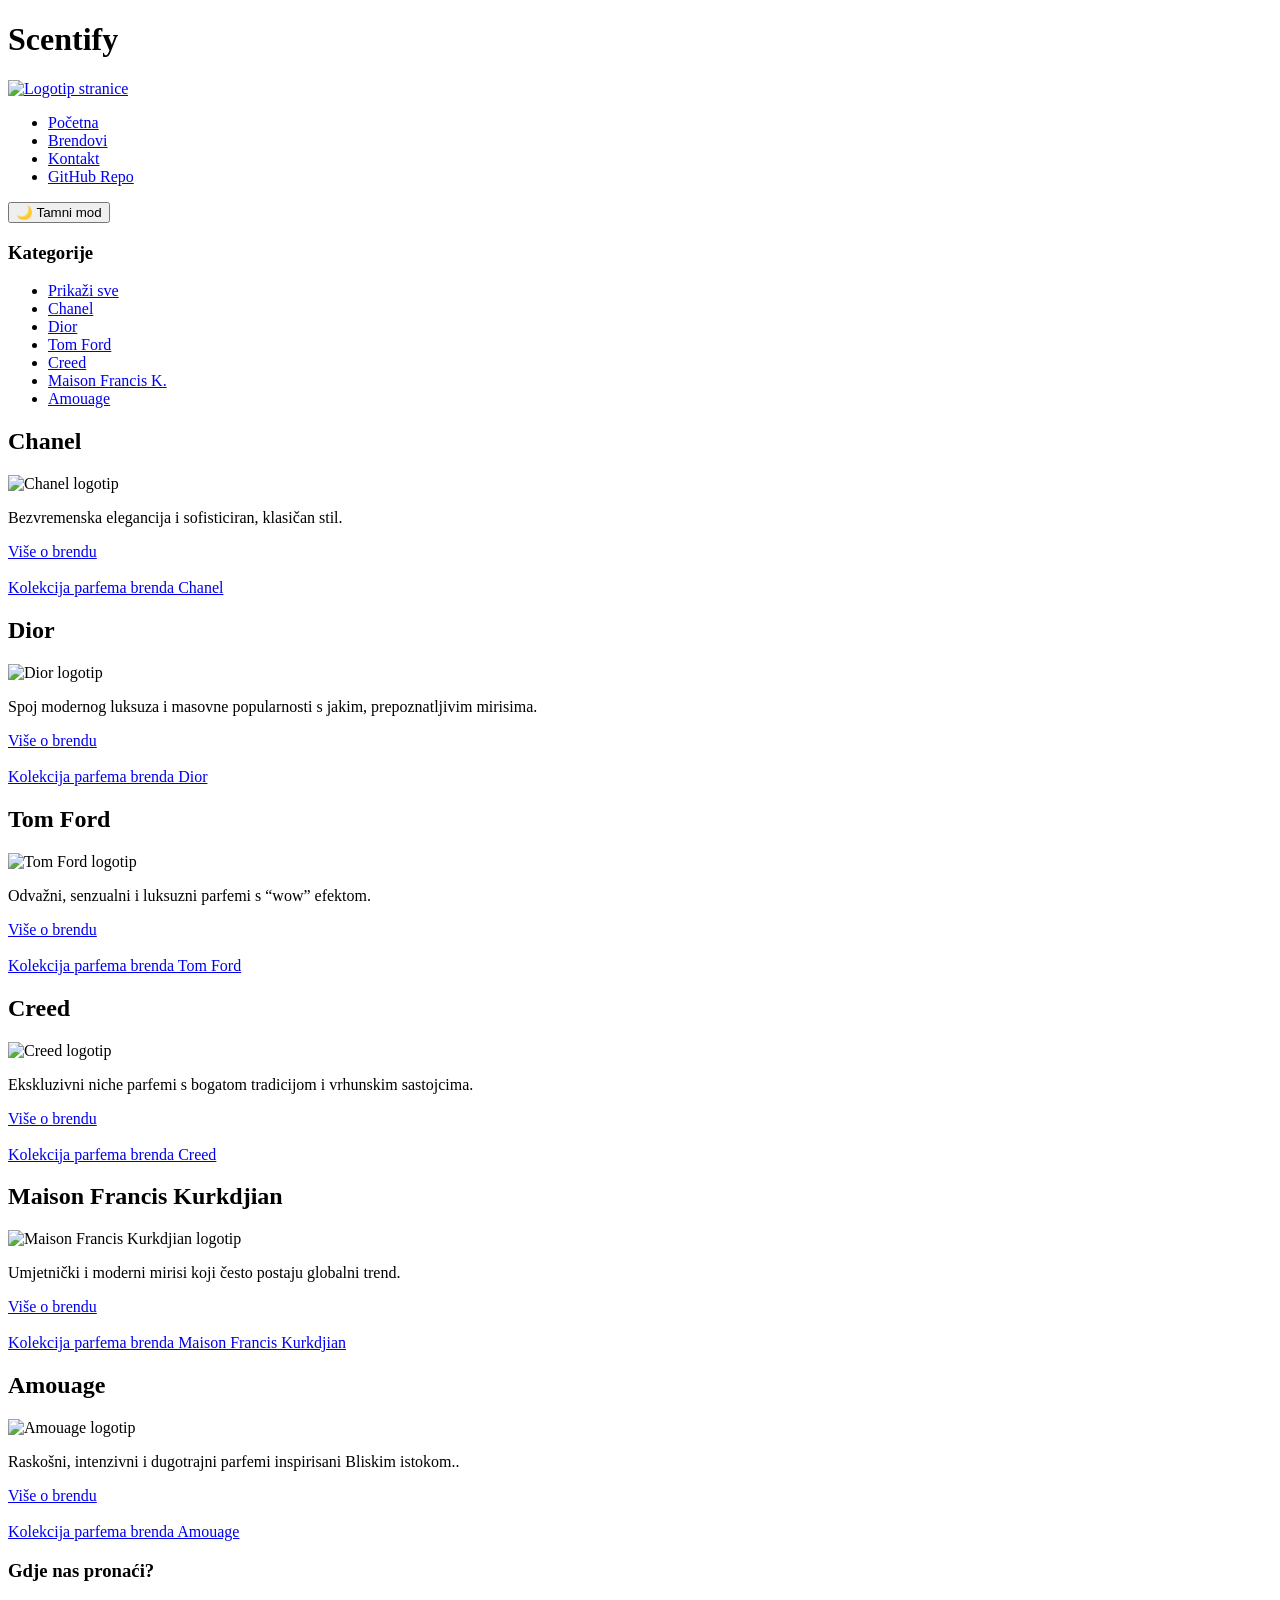
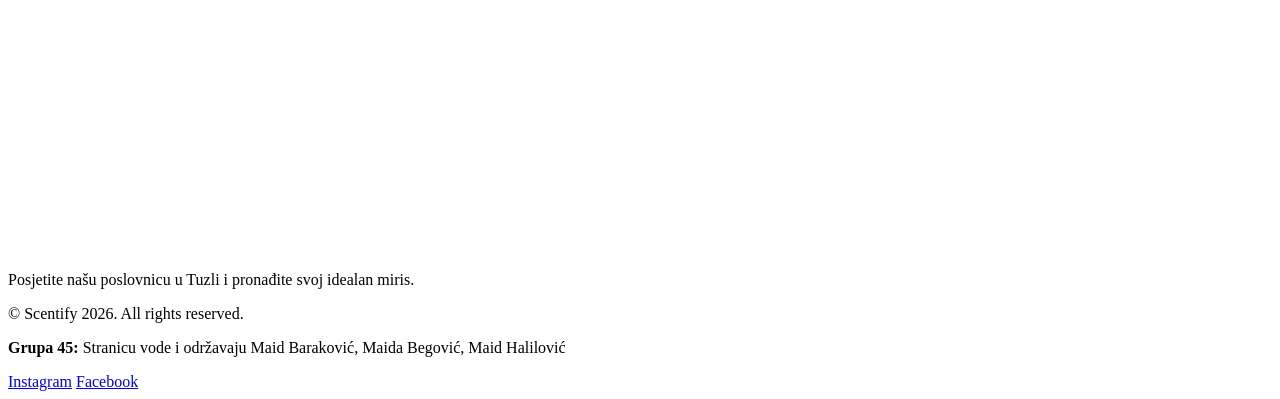
==== index.html @ 79b9a253 "Add files via upload Pocetni kod html index stranice, sa fotografijama kojima kolege mogu pristupiti" ====
<!DOCTYPE html>
<html lang="bs">
<head>
    <meta charset="UTF-8">
    <meta name="viewport" content="width=device-width, initial-scale=1.0">
    <title>Scentify</title>
    <link rel="stylesheet" href="css/tptpstil.css">
</head>
<body>


    <header>
        <div class="logo">
            <h1>Scentify</h1>
            <a href="index.html"><img src="images/scentify_logotip.png" alt="Logotip stranice" width="400" height="300"></a> <!--Logotip je napravljen pomoću AI--> 
        </div>
        <nav>
            <ul>
                <li><a href="index.html">Početna</a></li>
                <li><a href="sadrzaj.html">Brendovi</a></li>
                <li><a href="kontakt.html">Kontakt</a></li>
                <li><a href="https://github.com/ma1dab/Grupa45-TPTP-2026" target="_blank" class="github-link">GitHub Repo</a></li>
            </ul>
        </nav>
        <button id="theme-toggle">🌙 Tamni mod</button>
    </header>

    <div class="container">
        <nav class="side-nav">
            <h3>Kategorije</h3>
            <ul>
        <li><a href="#" data-filter="svi">Prikaži sve</a></li>
        <li><a href="#" data-filter="chanel">Chanel</a></li>
        <li><a href="#" data-filter="dior">Dior</a></li>
        <li><a href="#" data-filter="tomford">Tom Ford</a></li>
        <li><a href="#" data-filter="creed">Creed</a></li>
        <li><a href="#" data-filter="mfk">Maison Francis K.</a></li>
        <li><a href="#" data-filter="amouage">Amouage</a></li>
     </ul>
        </nav>

        
        <main id="perfume-grid">
            <article class="card" data-category="chanel">
                <h2>Chanel</h2>
                 <img src="images/chanel_logotip.jpg" alt="Chanel logotip" width="400" height="300">
                <p>Bezvremenska elegancija i sofisticiran, klasičan stil.</p>
                <a href="https://www.fragrantica.com/designers/Chanel.html">Više o brendu</a>
                <br><br>
                <a href="sadrzaj.html#chanel-detalji" class="btn-detalji">Kolekcija parfema brenda Chanel</a>
            </article>

            
            <article class="card" data-category="dior">
                <h2>Dior</h2>
                <img src="images/dior_logotip.png" alt="Dior logotip" width="400" height="300">
                <p>Spoj modernog luksuza i masovne popularnosti s jakim, prepoznatljivim mirisima.</p>
                <a href="https://www.fragrantica.com/designers/Dior.html">Više o brendu</a>
                <br><br>
                <a href="sadrzaj.html#dior-detalji" class="btn-detalji">Kolekcija parfema brenda Dior</a>
            </article>

            
            <article class="card" data-category="tomford">
                <h2>Tom Ford</h2>
                <img src="images/tomford_logotip.png" alt="Tom Ford logotip" width="400" height="300">
                <p>Odvažni, senzualni i luksuzni parfemi s “wow” efektom.</p>
                <a href="https://www.fragrantica.com/designers/Tom-Ford.html">Više o brendu</a>
                <br><br>
                <a href="sadrzaj.html#tomford-detalji" class="btn-detalji">Kolekcija parfema brenda Tom Ford</a>
            </article>

            
            <article class="card" data-category="creed">
                <h2>Creed</h2>
                <img src="images/creed_logotip.png" alt="Creed logotip" width="400" height="300">
                <p>Ekskluzivni niche parfemi s bogatom tradicijom i vrhunskim sastojcima.</p>
                <a href="https://www.fragrantica.com/designers/Creed.html">Više o brendu</a>
                <br><br>
                <a href="sadrzaj.html#creed-detalji" class="btn-detalji">Kolekcija parfema brenda Creed</a>
            </article>

            
            <article class="card" data-category="mfk">
                <h2>Maison Francis Kurkdjian</h2>
                <img src="images/maison_logotip.png" alt="Maison Francis Kurkdjian logotip" width="400" height="300">
                <p>Umjetnički i moderni mirisi koji često postaju globalni trend.</p>
                <a href="https://www.fragrantica.com/designers/Maison-Francis-Kurkdjian.html">Više o brendu</a>
                <br><br>
                <a href="sadrzaj.html#mfk-detalji" class="btn-detalji">Kolekcija parfema brenda Maison Francis Kurkdjian</a>
            </article>

            
            <article class="card" data-category="amouage">
                <h2>Amouage</h2>
                <img src="images/amouage_logotip.png" alt="Amouage logotip" width="400" height="300">
                <p>Raskošni, intenzivni i dugotrajni parfemi inspirisani Bliskim istokom..</p>
                <a href="https://www.fragrantica.com/designers/Amouage.html">Više o brendu</a>
                <br><br>
                <a href="sadrzaj.html#amouage-detalji" class="btn-detalji">Kolekcija parfema brenda Amouage</a>
            </article>
        </main>

        
        <aside>
            <section class="aside-content">
                <h3>Gdje nas pronaći?</h3>
                <iframe src="https://www.google.com/maps/embed?pb=!1m18!1m12!1m3!1d2844.1845740203653!2d18.68442077588731!3d44.53185319516184!2m3!1f0!2f0!3f0!3m2!1i1024!2i768!4f13.1!3m3!1m2!1s0x475ead31ace02789%3A0xa32fafeae2868a2!2sFaculty%20of%20Humanities%20and%20Social%20Sciences!5e0!3m2!1sen!2sba!4v1778002367695!5m2!1sen!2sba" width="100%" height="250" style="border:0;" allowfullscreen="" loading="lazy"></iframe>
                <p>Posjetite našu poslovnicu u Tuzli i pronađite svoj idealan miris.</p>
            </section>
        </aside>
    </div>

    
    <footer>
        <div class="footer-info">
            <p>&copy; Scentify 2026. All rights reserved.</p>
            <p><strong>Grupa 45:</strong> Stranicu vode i održavaju Maid Baraković, Maida Begović, Maid Halilović</p>
        </div>
        <div class="socials">
            <a href="#">Instagram</a>
            <a href="#">Facebook</a>
        </div>
    </footer>

    
    <script src="js/tptpskripte.js"></script>
</body>
</html>
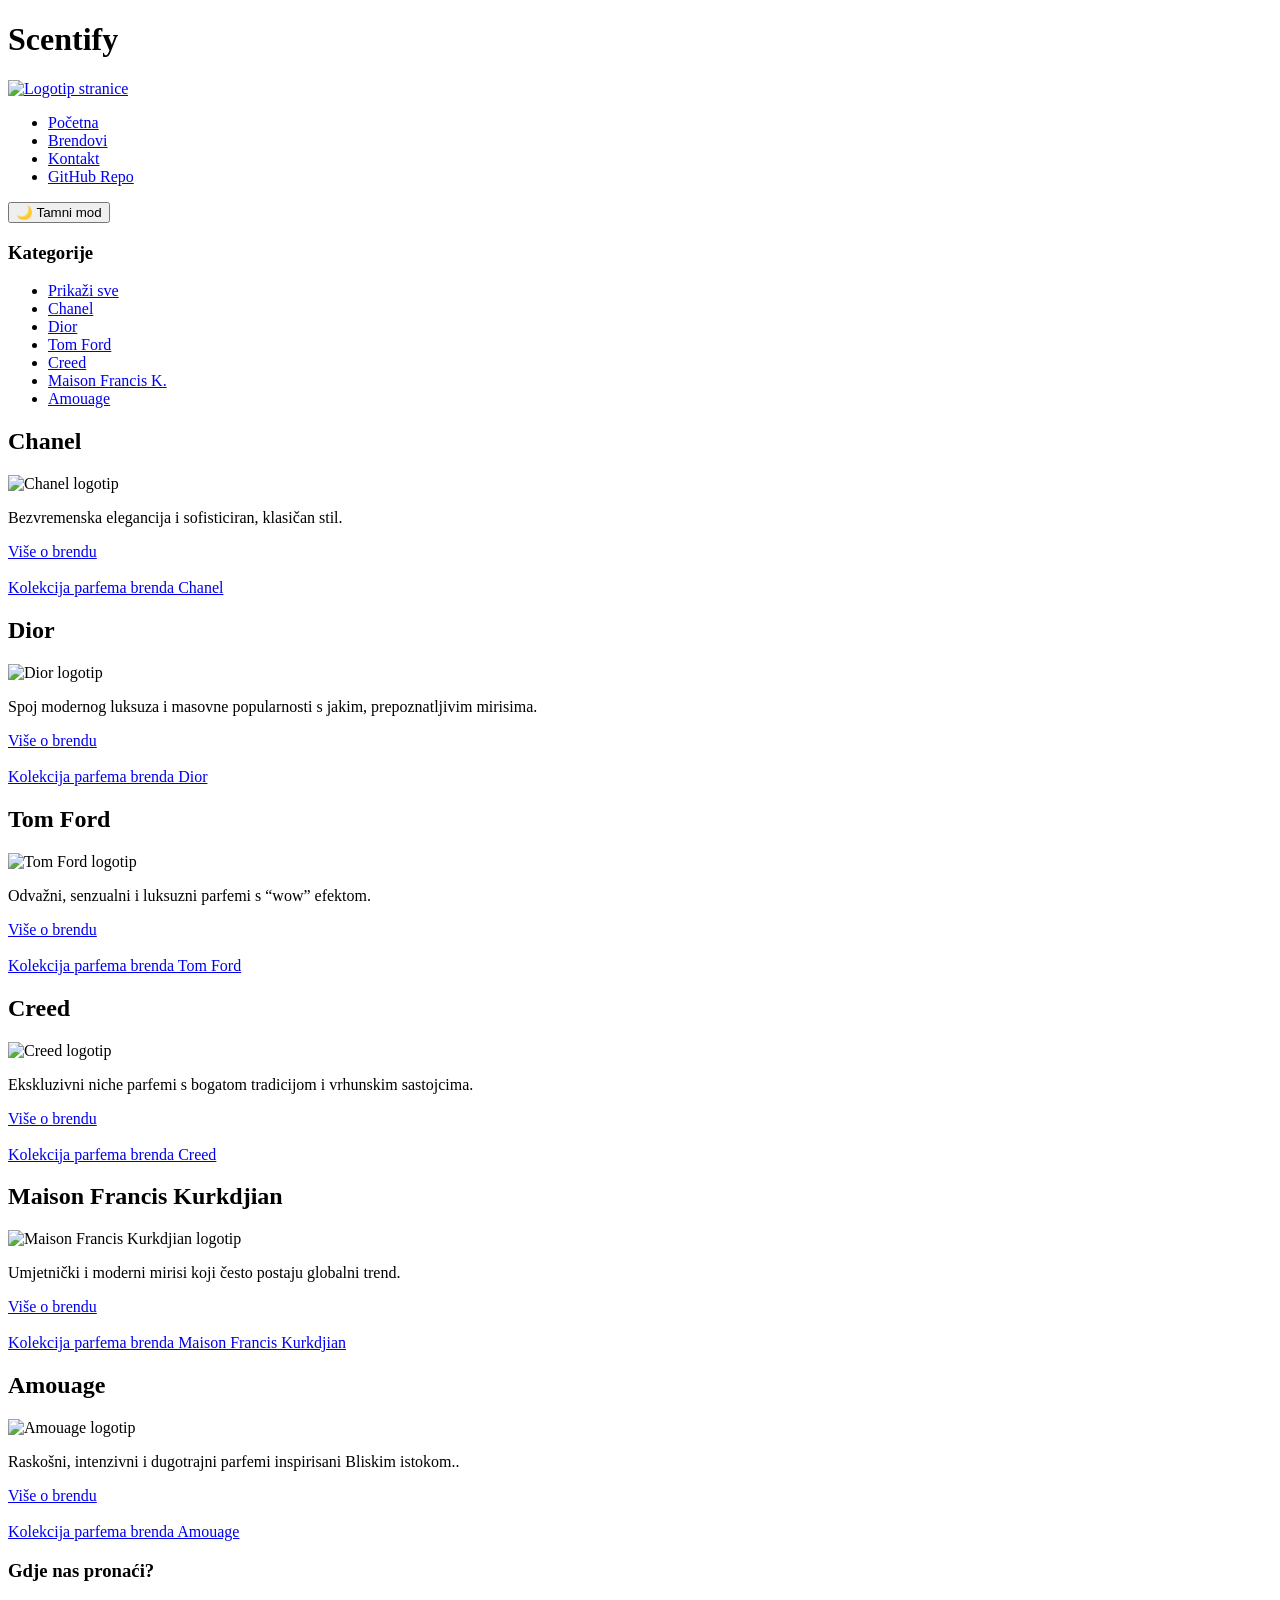
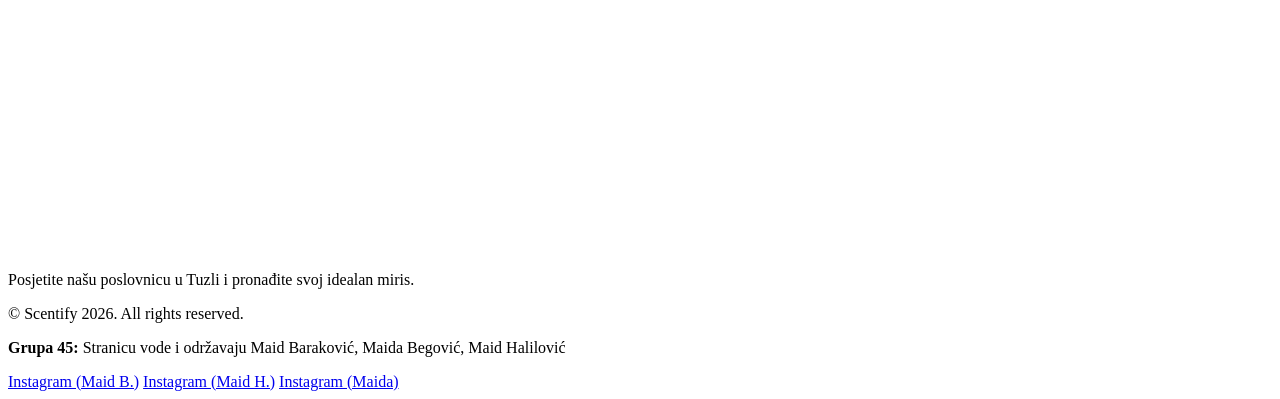
==== commit d6828086: "Update index.html Dodati linkovi za socijalne mreze" ====
--- a/index.html
+++ b/index.html
@@ -117,13 +117,15 @@
             <p>&copy; Scentify 2026. All rights reserved.</p>
             <p><strong>Grupa 45:</strong> Stranicu vode i održavaju Maid Baraković, Maida Begović, Maid Halilović</p>
         </div>
-        <div class="socials">
-            <a href="#">Instagram</a>
-            <a href="#">Facebook</a>
+       <div class="socials">
+            <a href="https://www.instagram.com/mqidd/" target="_blank">Instagram (Maid B.)</a>
+            <a href="https://www.instagram.com/halilovic_0" target="_blank">Instagram (Maid H.)</a>
+            <a href="https://www.instagram.com/beqovicmaida/" target="_blank"> Instagram (Maida)</a>
+            
         </div>
     </footer>
 
     
     <script src="js/tptpskripte.js"></script>
 </body>
-</html>+</html>
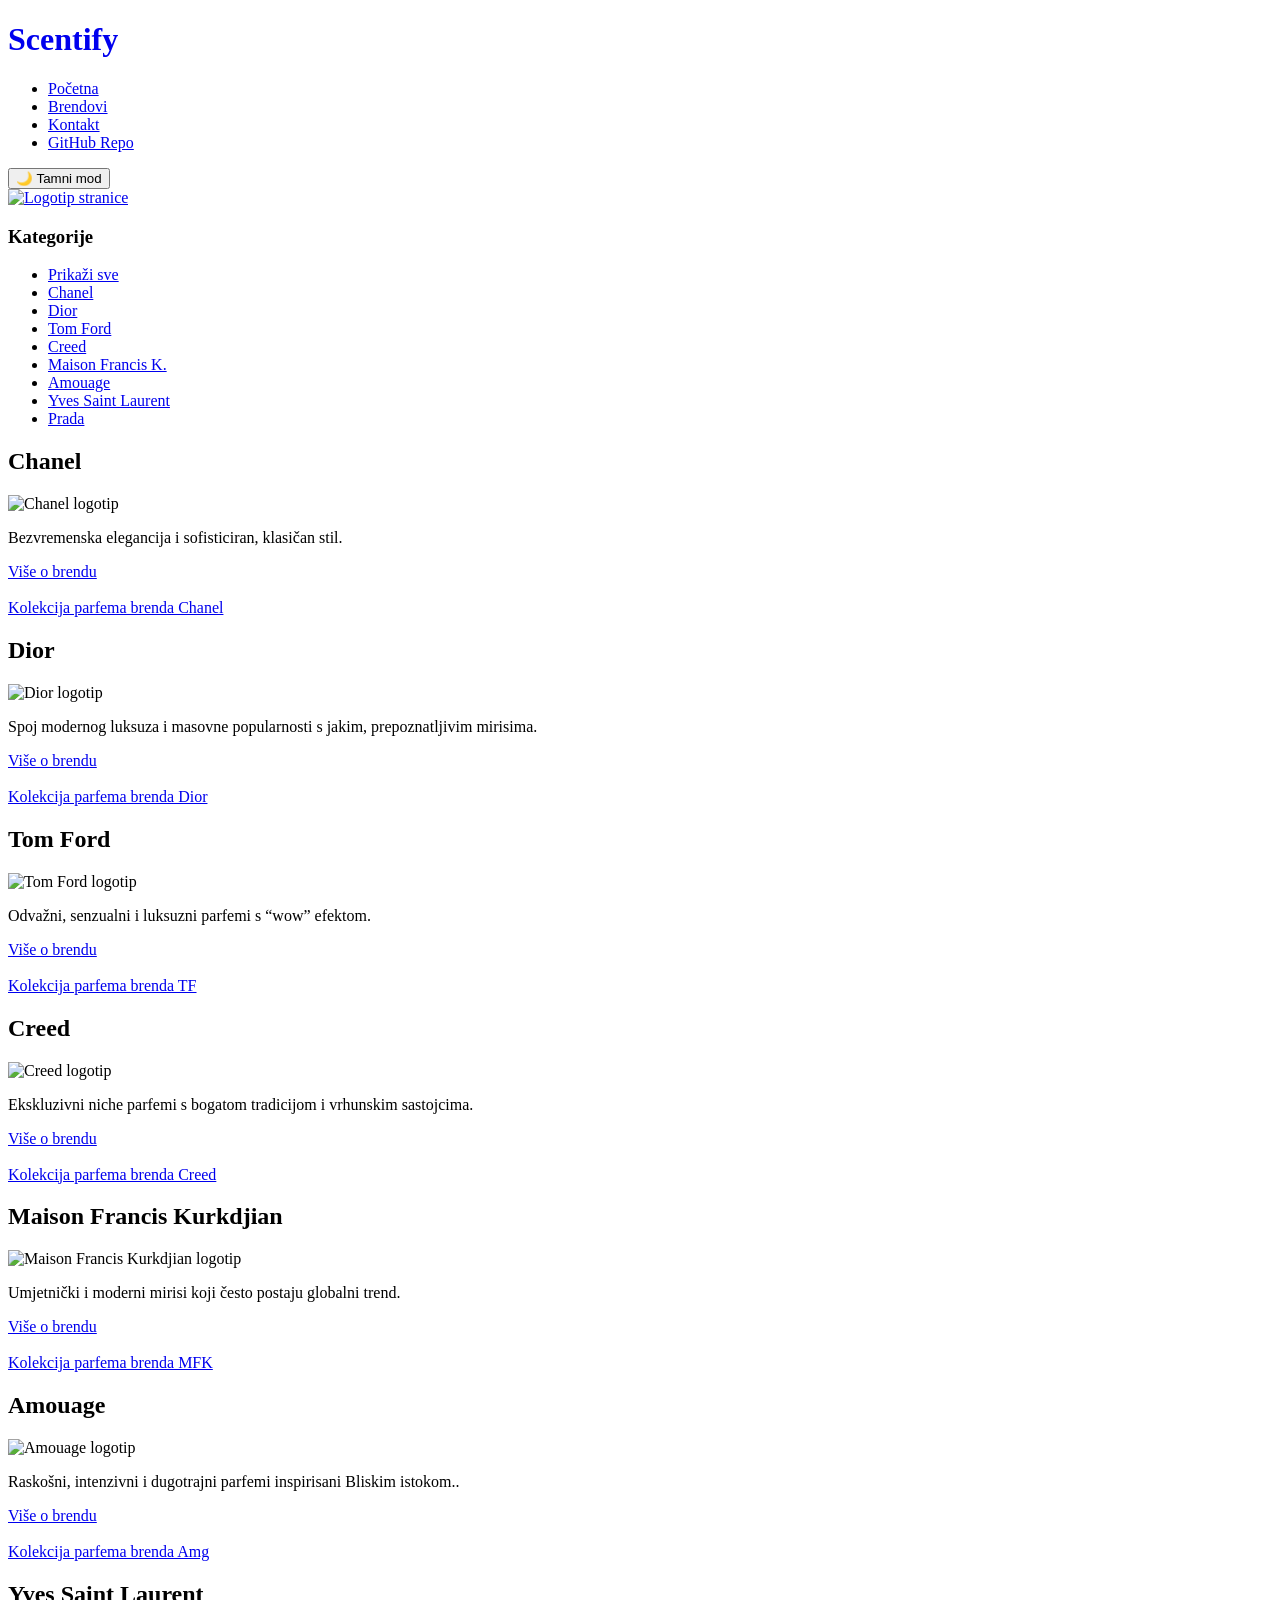
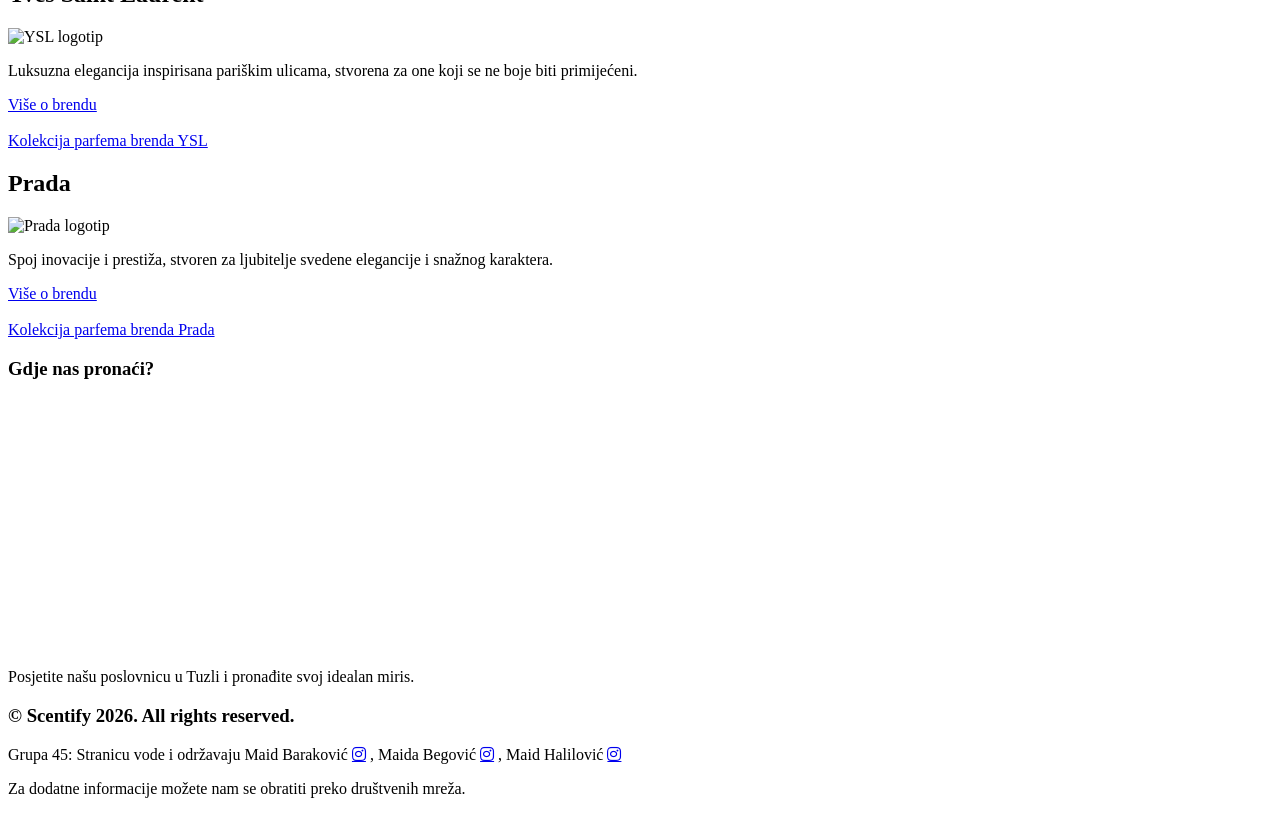
==== commit c93f417d: "Update index.html Dodan je Font Awesome za ikonice. Ovdje sam promijenio kod za sliku logotipa da i" ====
--- a/index.html
+++ b/index.html
@@ -3,105 +3,133 @@
 <head>
     <meta charset="UTF-8">
     <meta name="viewport" content="width=device-width, initial-scale=1.0">
-    <title>Scentify</title>
+    <title>Scentify</title> 
+
+    
+    <link rel="stylesheet" href="https://cdnjs.cloudflare.com/ajax/libs/font-awesome/5.15.4/css/all.min.css">
     <link rel="stylesheet" href="css/tptpstil.css">
 </head>
 <body>
 
+    <header>
+    <div class="logo">
 
-    <header>
-        <div class="logo">
+
+
+        <a href="index.html" style="text-decoration: none;">
             <h1>Scentify</h1>
-            <a href="index.html"><img src="images/scentify_logotip.png" alt="Logotip stranice" width="400" height="300"></a> <!--Logotip je napravljen pomoću AI--> 
-        </div>
-        <nav>
-            <ul>
-                <li><a href="index.html">Početna</a></li>
-                <li><a href="sadrzaj.html">Brendovi</a></li>
-                <li><a href="kontakt.html">Kontakt</a></li>
-                <li><a href="https://github.com/ma1dab/Grupa45-TPTP-2026" target="_blank" class="github-link">GitHub Repo</a></li>
-            </ul>
-        </nav>
-        <button id="theme-toggle">🌙 Tamni mod</button>
-    </header>
+        </a>
+    </div>
+    <nav>
+        <ul>
+            <li><a href="index.html">Početna</a></li>
+            <li><a href="sadrzaj.html">Brendovi</a></li>
+            <li><a href="kontakt.html">Kontakt</a></li>
+            <li><a href="https://github.com/ma1dab/Grupa45-TPTP-2026" target="_blank" class="github-link">GitHub Repo</a></li>
+        </ul>
+    </nav>
+    <button id="theme-toggle">🌙 Tamni mod </button>
+</header>
+
+    <div class="main-logo-container">
+        <a href="index.html">
+            <img src="images/scentify_logotip.png" alt="Logotip stranice" class="sub-header-logo">
+        </a>
+    </div>
 
     <div class="container">
         <nav class="side-nav">
             <h3>Kategorije</h3>
             <ul>
-        <li><a href="#" data-filter="svi">Prikaži sve</a></li>
-        <li><a href="#" data-filter="chanel">Chanel</a></li>
-        <li><a href="#" data-filter="dior">Dior</a></li>
-        <li><a href="#" data-filter="tomford">Tom Ford</a></li>
-        <li><a href="#" data-filter="creed">Creed</a></li>
-        <li><a href="#" data-filter="mfk">Maison Francis K.</a></li>
-        <li><a href="#" data-filter="amouage">Amouage</a></li>
-     </ul>
+                <li><a href="#" data-filter="svi">Prikaži sve</a></li>
+                <li><a href="#" data-filter="chanel">Chanel</a></li>
+                <li><a href="#" data-filter="dior">Dior</a></li>
+                <li><a href="#" data-filter="tomford">Tom Ford</a></li>
+                <li><a href="#" data-filter="creed">Creed</a></li>
+                <li><a href="#" data-filter="mfk">Maison Francis K.</a></li>
+                <li><a href="#" data-filter="amouage">Amouage</a></li>
+                <li><a href="#" data-filter="ysl">Yves Saint Laurent</a></li>
+                <li><a href="#" data-filter="prada">Prada</a></li>            
+            </ul>
         </nav>
 
-        
+       
         <main id="perfume-grid">
             <article class="card" data-category="chanel">
                 <h2>Chanel</h2>
-                 <img src="images/chanel_logotip.jpg" alt="Chanel logotip" width="400" height="300">
+                <img src="images/chanel_logotip.jpg" alt="Chanel logotip">
                 <p>Bezvremenska elegancija i sofisticiran, klasičan stil.</p>
                 <a href="https://www.fragrantica.com/designers/Chanel.html">Više o brendu</a>
                 <br><br>
                 <a href="sadrzaj.html#chanel-detalji" class="btn-detalji">Kolekcija parfema brenda Chanel</a>
             </article>
 
-            
             <article class="card" data-category="dior">
                 <h2>Dior</h2>
-                <img src="images/dior_logotip.png" alt="Dior logotip" width="400" height="300">
+                <img src="images/dior_logotip.png" alt="Dior logotip">
                 <p>Spoj modernog luksuza i masovne popularnosti s jakim, prepoznatljivim mirisima.</p>
                 <a href="https://www.fragrantica.com/designers/Dior.html">Više o brendu</a>
                 <br><br>
                 <a href="sadrzaj.html#dior-detalji" class="btn-detalji">Kolekcija parfema brenda Dior</a>
             </article>
 
-            
             <article class="card" data-category="tomford">
                 <h2>Tom Ford</h2>
-                <img src="images/tomford_logotip.png" alt="Tom Ford logotip" width="400" height="300">
+                <img src="images/tomford_logotip.png" alt="Tom Ford logotip">
                 <p>Odvažni, senzualni i luksuzni parfemi s “wow” efektom.</p>
                 <a href="https://www.fragrantica.com/designers/Tom-Ford.html">Više o brendu</a>
                 <br><br>
-                <a href="sadrzaj.html#tomford-detalji" class="btn-detalji">Kolekcija parfema brenda Tom Ford</a>
+                <a href="sadrzaj.html#tomford-detalji" class="btn-detalji">Kolekcija parfema brenda TF</a>
             </article>
 
-            
             <article class="card" data-category="creed">
                 <h2>Creed</h2>
-                <img src="images/creed_logotip.png" alt="Creed logotip" width="400" height="300">
+                <img src="images/creed_logotip.png" alt="Creed logotip">
                 <p>Ekskluzivni niche parfemi s bogatom tradicijom i vrhunskim sastojcima.</p>
                 <a href="https://www.fragrantica.com/designers/Creed.html">Više o brendu</a>
                 <br><br>
                 <a href="sadrzaj.html#creed-detalji" class="btn-detalji">Kolekcija parfema brenda Creed</a>
             </article>
 
-            
             <article class="card" data-category="mfk">
                 <h2>Maison Francis Kurkdjian</h2>
-                <img src="images/maison_logotip.png" alt="Maison Francis Kurkdjian logotip" width="400" height="300">
+                <img src="images/maison_logotip.png" alt="Maison Francis Kurkdjian logotip">
                 <p>Umjetnički i moderni mirisi koji često postaju globalni trend.</p>
                 <a href="https://www.fragrantica.com/designers/Maison-Francis-Kurkdjian.html">Više o brendu</a>
                 <br><br>
-                <a href="sadrzaj.html#mfk-detalji" class="btn-detalji">Kolekcija parfema brenda Maison Francis Kurkdjian</a>
+                <a href="sadrzaj.html#mfk-detalji" class="btn-detalji">Kolekcija parfema brenda MFK</a>
+            </article>
+
+            <article class="card" data-category="amouage">
+                <h2>Amouage</h2>
+                <img src="images/amouage_logotip.png" alt="Amouage logotip">
+                <p>Raskošni, intenzivni i dugotrajni parfemi inspirisani Bliskim istokom..</p>
+                <a href="https://www.fragrantica.com/designers/Amouage.html">Više o brendu</a>
+                <br><br>
+                <a href="sadrzaj.html#amouage-detalji" class="btn-detalji">Kolekcija parfema brenda Amg</a>
             </article>
 
             
-            <article class="card" data-category="amouage">
-                <h2>Amouage</h2>
-                <img src="images/amouage_logotip.png" alt="Amouage logotip" width="400" height="300">
-                <p>Raskošni, intenzivni i dugotrajni parfemi inspirisani Bliskim istokom..</p>
-                <a href="https://www.fragrantica.com/designers/Amouage.html">Više o brendu</a>
+
+            <article class="card" data-category="ysl">
+                <h2>Yves Saint Laurent</h2>
+                <img src="images/ysl_logotip.jpg" alt="YSL logotip">
+                <p>Luksuzna elegancija inspirisana pariškim ulicama, stvorena za one koji se ne boje biti primijećeni.</p>
+                <a href="https:www.fragrantica.com/designers/Yves-Saint-Laurent.html">Više o brendu</a>
                 <br><br>
-                <a href="sadrzaj.html#amouage-detalji" class="btn-detalji">Kolekcija parfema brenda Amouage</a>
+                <a href="sadrzaj.html#chanel-detalji" class="btn-detalji">Kolekcija parfema brenda YSL</a>
+            </article>
+
+            <article class="card" data-category="prada">
+                <h2>Prada</h2>
+                <img src="images/prada_logotip.png" alt="Prada logotip">
+                <p>Spoj inovacije i prestiža, stvoren za ljubitelje svedene elegancije i snažnog karaktera.</p>
+                <a href="https://www.fragrantica.com/designers/Prada.html">Više o brendu</a>
+                <br><br>
+                <a href="sadrzaj.html#chanel-detalji" class="btn-detalji">Kolekcija parfema brenda Prada</a>
             </article>
         </main>
 
-        
         <aside>
             <section class="aside-content">
                 <h3>Gdje nas pronaći?</h3>
@@ -111,21 +139,15 @@
         </aside>
     </div>
 
-    
-    <footer>
-        <div class="footer-info">
-            <p>&copy; Scentify 2026. All rights reserved.</p>
-            <p><strong>Grupa 45:</strong> Stranicu vode i održavaju Maid Baraković, Maida Begović, Maid Halilović</p>
-        </div>
-       <div class="socials">
-            <a href="https://www.instagram.com/mqidd/" target="_blank">Instagram (Maid B.)</a>
-            <a href="https://www.instagram.com/halilovic_0" target="_blank">Instagram (Maid H.)</a>
-            <a href="https://www.instagram.com/beqovicmaida/" target="_blank"> Instagram (Maida)</a>
-            
-        </div>
-    </footer>
 
-    
+<section class="footer">
+    <div class="box">
+       <div class="kutija">
+          <h3> © Scentify 2026. All rights reserved.</h3>
+<p>Grupa 45: Stranicu vode i održavaju <span>Maid Baraković <a href="https://www.instagram.com/mqidd/" class="fab fa-instagram"></a> , Maida Begović <a href="https://www.instagram.com/beqovicmaida/" class="fab fa-instagram"></a> , Maid Halilović <a href="https://www.instagram.com/halilovic_0/" class="fab fa-instagram"></a> </span></p>
+   <p>Za dodatne informacije možete nam se obratiti preko društvenih mreža.</p>
+    </div>
+
     <script src="js/tptpskripte.js"></script>
 </body>
 </html>
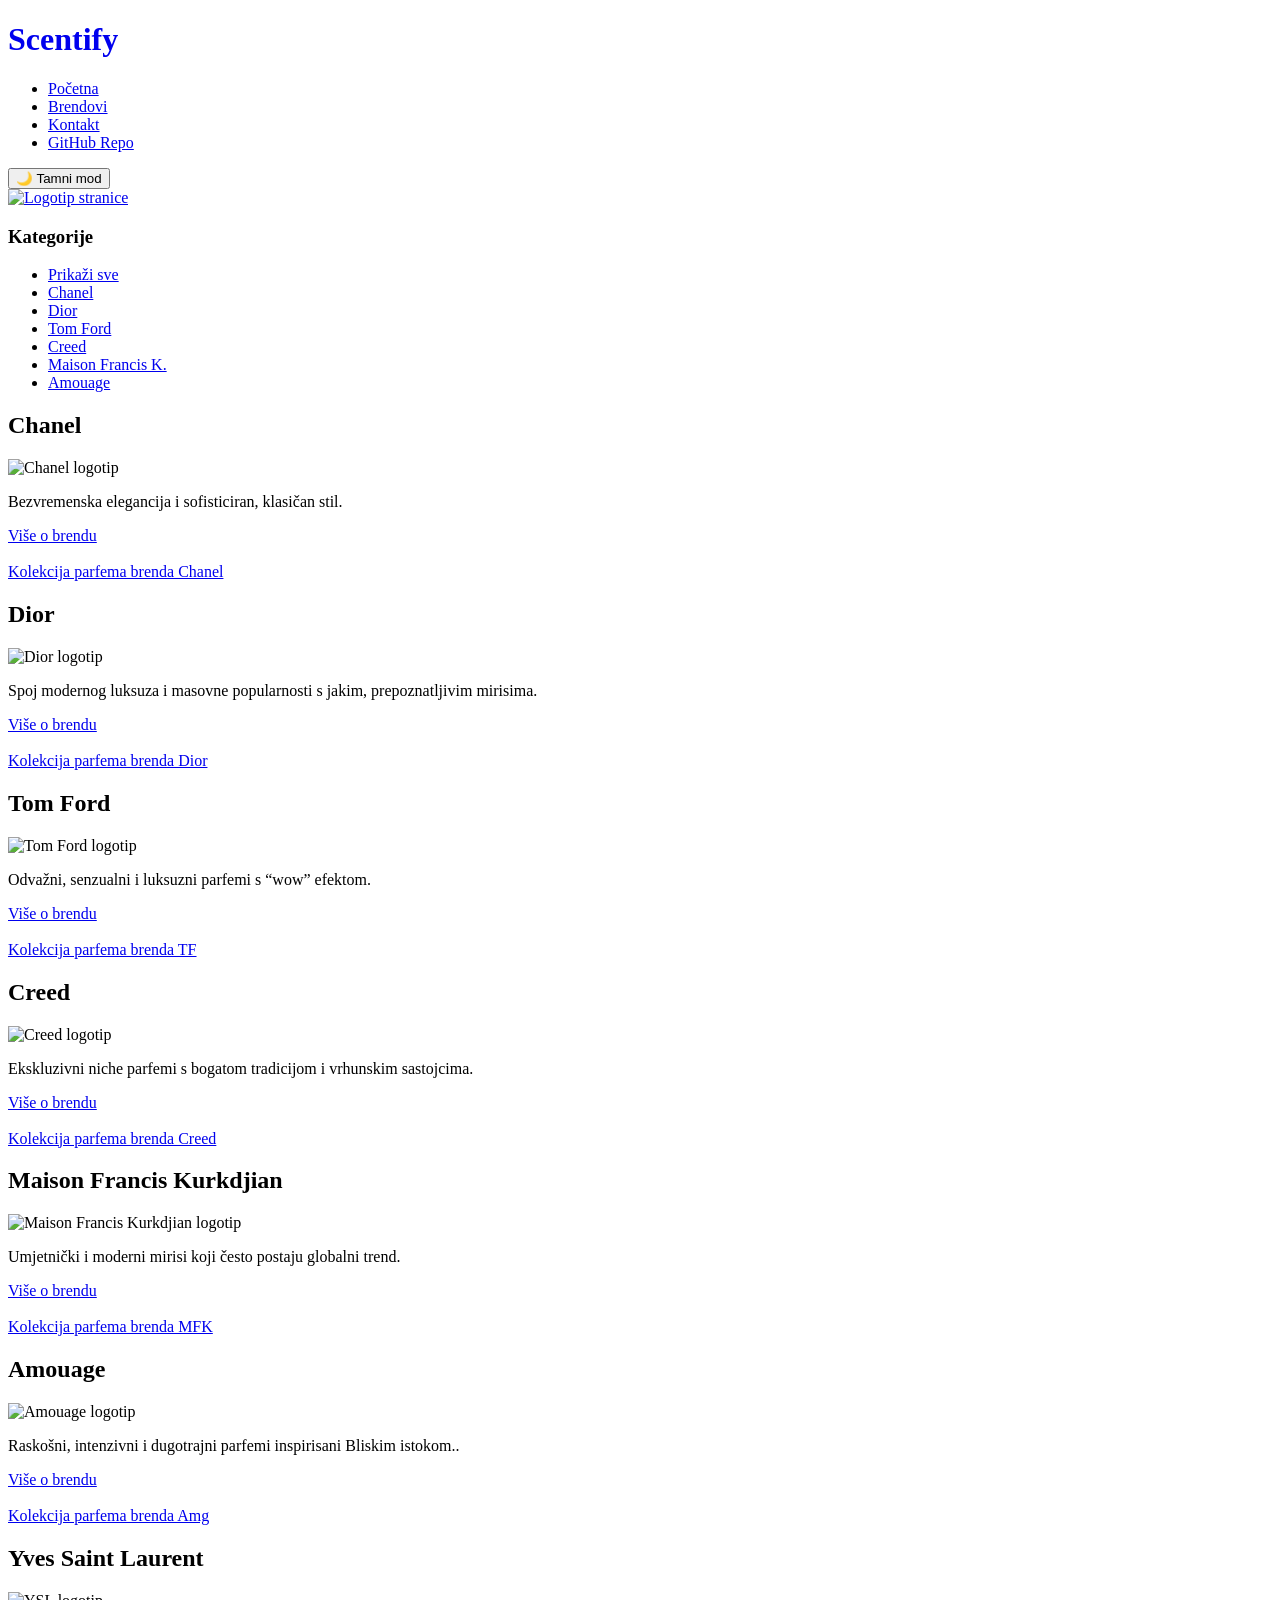
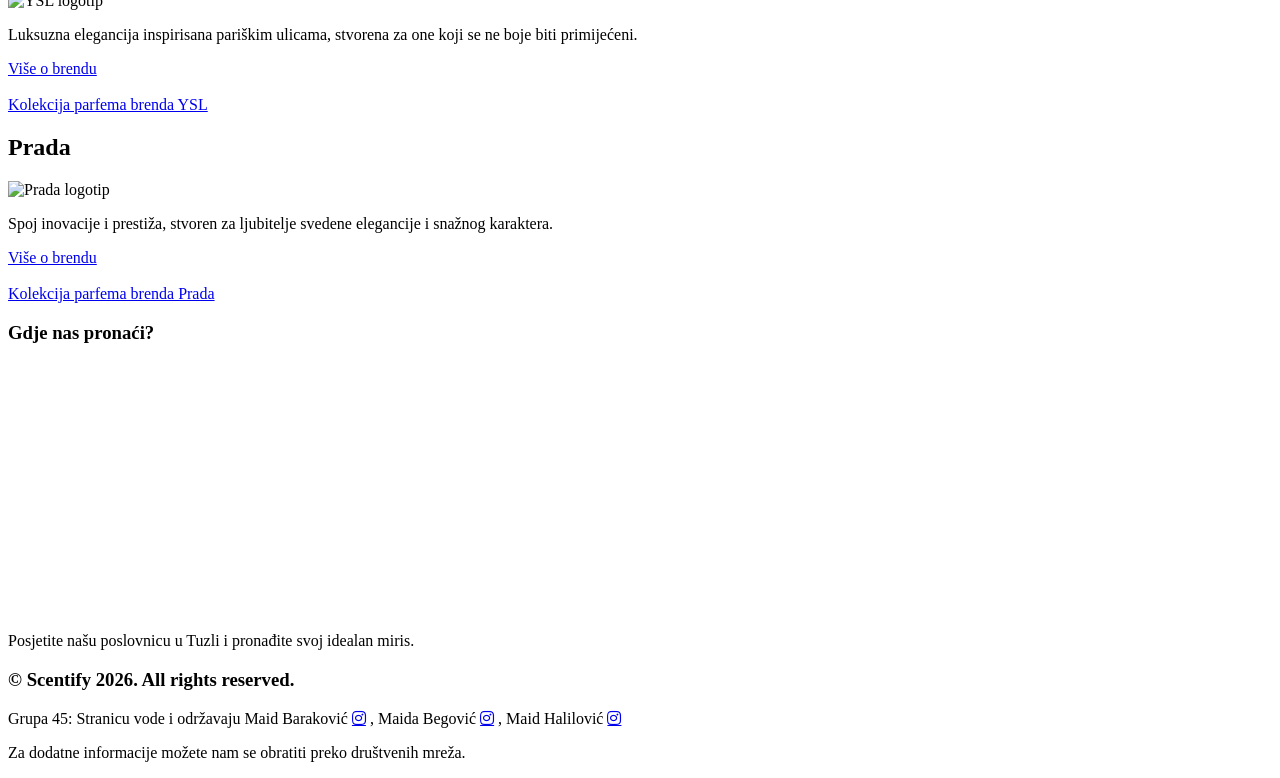
==== commit 697306da: "Add files via upload uskladjivanje naziva unutar dokumenta kako bi sve bilo funkcionalno sa cssom" ====
--- a/index.html
+++ b/index.html
@@ -5,7 +5,8 @@
     <meta name="viewport" content="width=device-width, initial-scale=1.0">
     <title>Scentify</title> 
 
-    
+   
+
     <link rel="stylesheet" href="https://cdnjs.cloudflare.com/ajax/libs/font-awesome/5.15.4/css/all.min.css">
     <link rel="stylesheet" href="css/tptpstil.css">
 </head>
@@ -13,7 +14,6 @@
 
     <header>
     <div class="logo">
-
 
 
         <a href="index.html" style="text-decoration: none;">
@@ -41,19 +41,18 @@
         <nav class="side-nav">
             <h3>Kategorije</h3>
             <ul>
-                <li><a href="#" data-filter="svi">Prikaži sve</a></li>
-                <li><a href="#" data-filter="chanel">Chanel</a></li>
-                <li><a href="#" data-filter="dior">Dior</a></li>
-                <li><a href="#" data-filter="tomford">Tom Ford</a></li>
-                <li><a href="#" data-filter="creed">Creed</a></li>
-                <li><a href="#" data-filter="mfk">Maison Francis K.</a></li>
-                <li><a href="#" data-filter="amouage">Amouage</a></li>
-                <li><a href="#" data-filter="ysl">Yves Saint Laurent</a></li>
-                <li><a href="#" data-filter="prada">Prada</a></li>            
+                <li><a href="sadrzaj.html">Prikaži sve</a></li>
+                <li><a href="sadrzaj.html#chanel-detalji">Chanel</a></li>
+                <li><a href="sadrzaj.html#dior-detalji">Dior</a></li>
+                <li><a href="sadrzaj.html#tom-ford-detalji">Tom Ford</a></li>
+                <li><a href="sadrzaj.html#creed-detalji">Creed</a></li>
+                <li><a href="sadrzaj.html#maison-francis-kurkudijan-detalji">Maison Francis K.</a></li>
+                <li><a href="sadrzaj.html#amouage-detalji">Amouage</a></li>
             </ul>
         </nav>
 
-       
+        
+
         <main id="perfume-grid">
             <article class="card" data-category="chanel">
                 <h2>Chanel</h2>
@@ -113,7 +112,7 @@
 
             <article class="card" data-category="ysl">
                 <h2>Yves Saint Laurent</h2>
-                <img src="images/ysl_logotip.jpg" alt="YSL logotip">
+                <img src="images/ysl_logotip.png" alt="YSL logotip">
                 <p>Luksuzna elegancija inspirisana pariškim ulicama, stvorena za one koji se ne boje biti primijećeni.</p>
                 <a href="https:www.fragrantica.com/designers/Yves-Saint-Laurent.html">Više o brendu</a>
                 <br><br>
@@ -140,6 +139,7 @@
     </div>
 
 
+
 <section class="footer">
     <div class="box">
        <div class="kutija">
@@ -150,4 +150,4 @@
 
     <script src="js/tptpskripte.js"></script>
 </body>
-</html>
+</html>
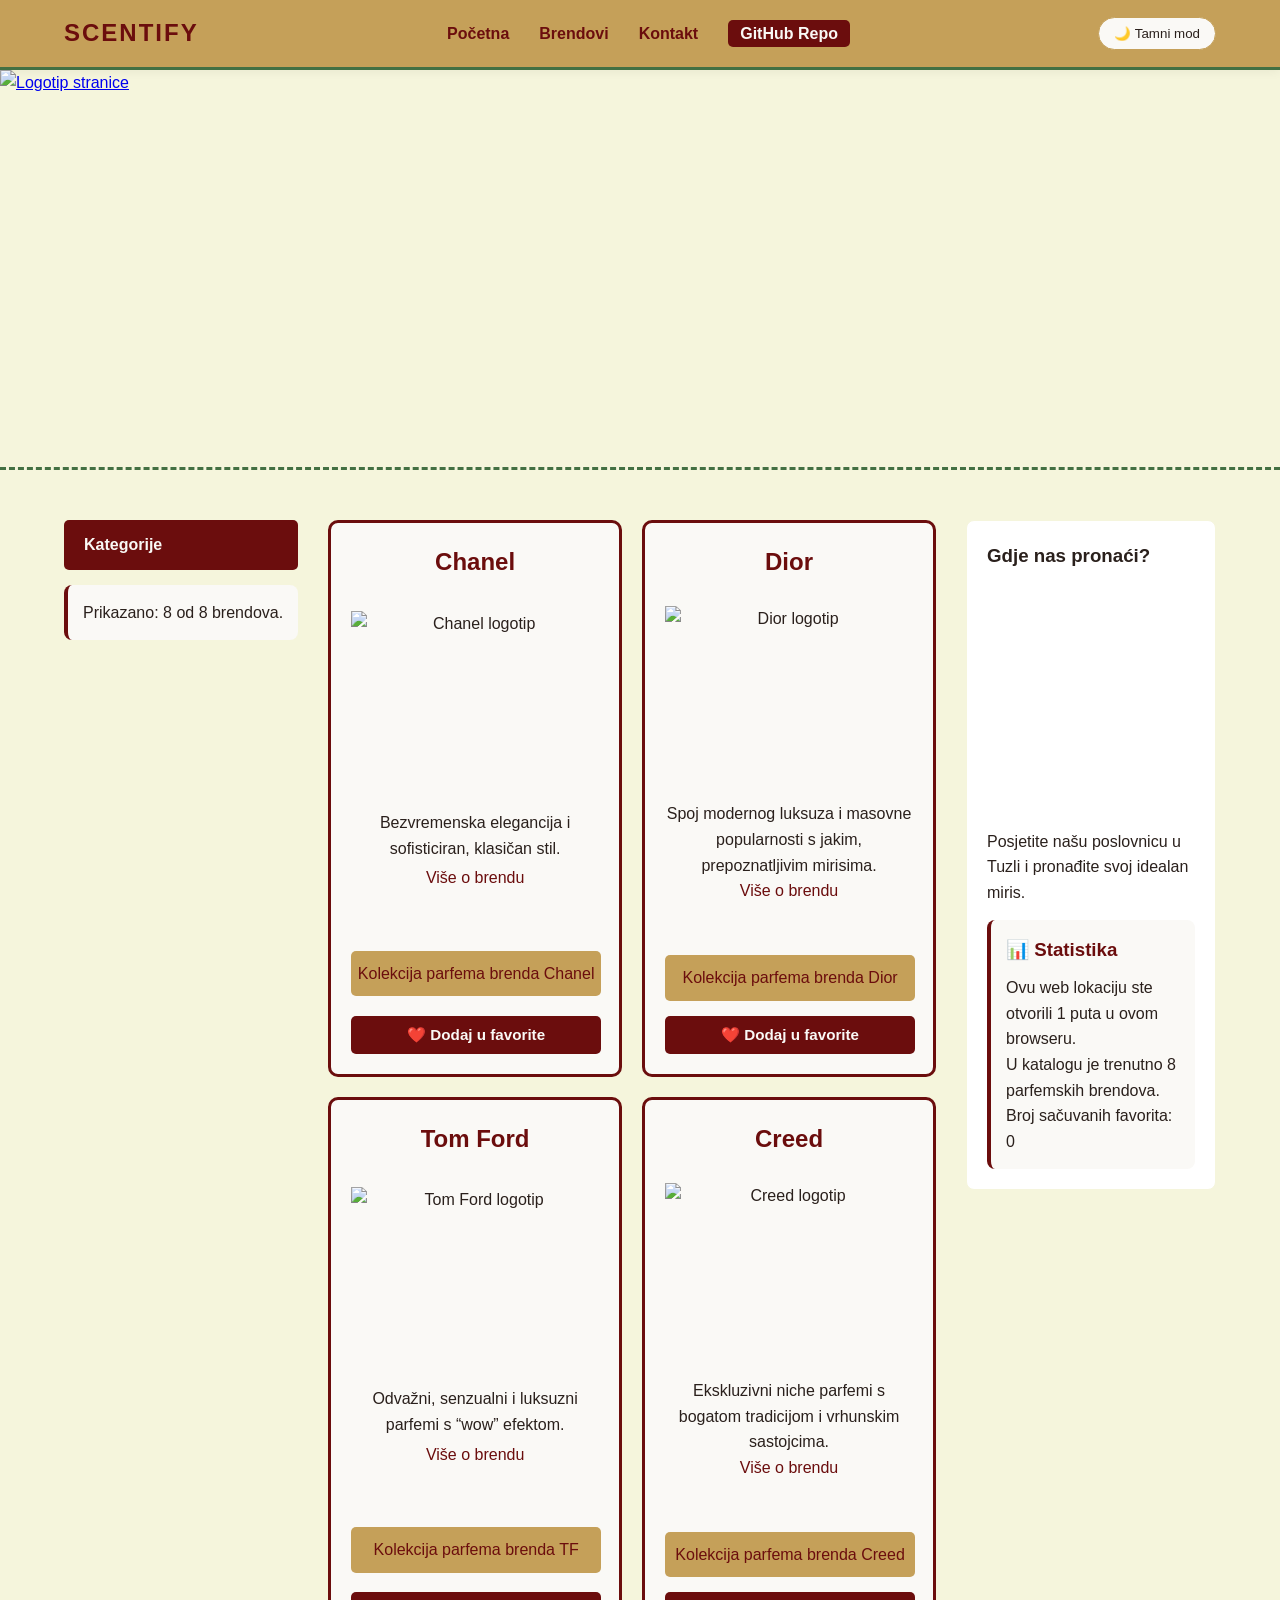
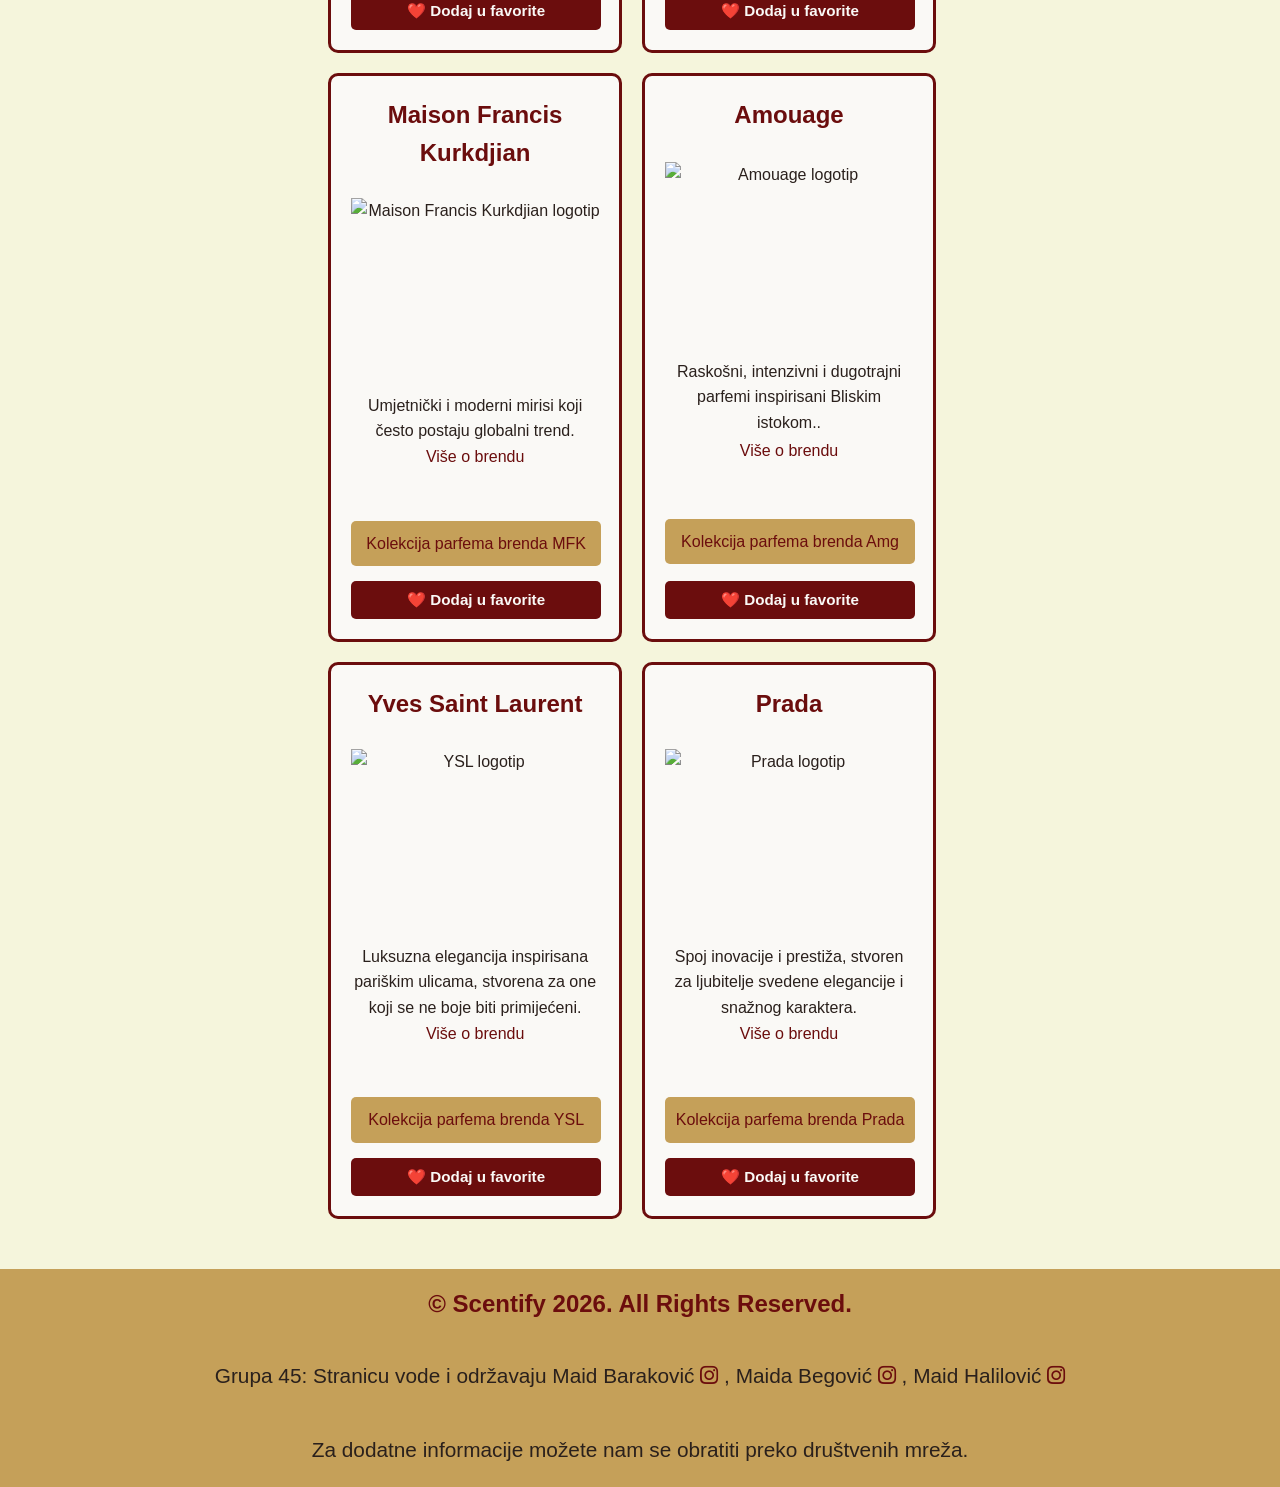
==== commit 77399137: "Dodana JavaScript logika, validacija i favorite sistem" ====
--- a/index.html
+++ b/index.html
@@ -1,153 +1,161 @@
-<!DOCTYPE html>
-<html lang="bs">
-<head>
-    <meta charset="UTF-8">
-    <meta name="viewport" content="width=device-width, initial-scale=1.0">
-    <title>Scentify</title> 
-
-   
-
-    <link rel="stylesheet" href="https://cdnjs.cloudflare.com/ajax/libs/font-awesome/5.15.4/css/all.min.css">
-    <link rel="stylesheet" href="css/tptpstil.css">
-</head>
-<body>
-
-    <header>
-    <div class="logo">
-
-
-        <a href="index.html" style="text-decoration: none;">
-            <h1>Scentify</h1>
-        </a>
-    </div>
-    <nav>
-        <ul>
-            <li><a href="index.html">Početna</a></li>
-            <li><a href="sadrzaj.html">Brendovi</a></li>
-            <li><a href="kontakt.html">Kontakt</a></li>
-            <li><a href="https://github.com/ma1dab/Grupa45-TPTP-2026" target="_blank" class="github-link">GitHub Repo</a></li>
-        </ul>
-    </nav>
-    <button id="theme-toggle">🌙 Tamni mod </button>
-</header>
-
-    <div class="main-logo-container">
-        <a href="index.html">
-            <img src="images/scentify_logotip.png" alt="Logotip stranice" class="sub-header-logo">
-        </a>
-    </div>
-
-    <div class="container">
-        <nav class="side-nav">
-            <h3>Kategorije</h3>
-            <ul>
-                <li><a href="sadrzaj.html">Prikaži sve</a></li>
-                <li><a href="sadrzaj.html#chanel-detalji">Chanel</a></li>
-                <li><a href="sadrzaj.html#dior-detalji">Dior</a></li>
-                <li><a href="sadrzaj.html#tom-ford-detalji">Tom Ford</a></li>
-                <li><a href="sadrzaj.html#creed-detalji">Creed</a></li>
-                <li><a href="sadrzaj.html#maison-francis-kurkudijan-detalji">Maison Francis K.</a></li>
-                <li><a href="sadrzaj.html#amouage-detalji">Amouage</a></li>
-            </ul>
-        </nav>
-
-        
-
-        <main id="perfume-grid">
-            <article class="card" data-category="chanel">
-                <h2>Chanel</h2>
-                <img src="images/chanel_logotip.jpg" alt="Chanel logotip">
-                <p>Bezvremenska elegancija i sofisticiran, klasičan stil.</p>
-                <a href="https://www.fragrantica.com/designers/Chanel.html">Više o brendu</a>
-                <br><br>
-                <a href="sadrzaj.html#chanel-detalji" class="btn-detalji">Kolekcija parfema brenda Chanel</a>
-            </article>
-
-            <article class="card" data-category="dior">
-                <h2>Dior</h2>
-                <img src="images/dior_logotip.png" alt="Dior logotip">
-                <p>Spoj modernog luksuza i masovne popularnosti s jakim, prepoznatljivim mirisima.</p>
-                <a href="https://www.fragrantica.com/designers/Dior.html">Više o brendu</a>
-                <br><br>
-                <a href="sadrzaj.html#dior-detalji" class="btn-detalji">Kolekcija parfema brenda Dior</a>
-            </article>
-
-            <article class="card" data-category="tomford">
-                <h2>Tom Ford</h2>
-                <img src="images/tomford_logotip.png" alt="Tom Ford logotip">
-                <p>Odvažni, senzualni i luksuzni parfemi s “wow” efektom.</p>
-                <a href="https://www.fragrantica.com/designers/Tom-Ford.html">Više o brendu</a>
-                <br><br>
-                <a href="sadrzaj.html#tomford-detalji" class="btn-detalji">Kolekcija parfema brenda TF</a>
-            </article>
-
-            <article class="card" data-category="creed">
-                <h2>Creed</h2>
-                <img src="images/creed_logotip.png" alt="Creed logotip">
-                <p>Ekskluzivni niche parfemi s bogatom tradicijom i vrhunskim sastojcima.</p>
-                <a href="https://www.fragrantica.com/designers/Creed.html">Više o brendu</a>
-                <br><br>
-                <a href="sadrzaj.html#creed-detalji" class="btn-detalji">Kolekcija parfema brenda Creed</a>
-            </article>
-
-            <article class="card" data-category="mfk">
-                <h2>Maison Francis Kurkdjian</h2>
-                <img src="images/maison_logotip.png" alt="Maison Francis Kurkdjian logotip">
-                <p>Umjetnički i moderni mirisi koji često postaju globalni trend.</p>
-                <a href="https://www.fragrantica.com/designers/Maison-Francis-Kurkdjian.html">Više o brendu</a>
-                <br><br>
-                <a href="sadrzaj.html#mfk-detalji" class="btn-detalji">Kolekcija parfema brenda MFK</a>
-            </article>
-
-            <article class="card" data-category="amouage">
-                <h2>Amouage</h2>
-                <img src="images/amouage_logotip.png" alt="Amouage logotip">
-                <p>Raskošni, intenzivni i dugotrajni parfemi inspirisani Bliskim istokom..</p>
-                <a href="https://www.fragrantica.com/designers/Amouage.html">Više o brendu</a>
-                <br><br>
-                <a href="sadrzaj.html#amouage-detalji" class="btn-detalji">Kolekcija parfema brenda Amg</a>
-            </article>
-
-            
-
-            <article class="card" data-category="ysl">
-                <h2>Yves Saint Laurent</h2>
-                <img src="images/ysl_logotip.png" alt="YSL logotip">
-                <p>Luksuzna elegancija inspirisana pariškim ulicama, stvorena za one koji se ne boje biti primijećeni.</p>
-                <a href="https:www.fragrantica.com/designers/Yves-Saint-Laurent.html">Više o brendu</a>
-                <br><br>
-                <a href="sadrzaj.html#chanel-detalji" class="btn-detalji">Kolekcija parfema brenda YSL</a>
-            </article>
-
-            <article class="card" data-category="prada">
-                <h2>Prada</h2>
-                <img src="images/prada_logotip.png" alt="Prada logotip">
-                <p>Spoj inovacije i prestiža, stvoren za ljubitelje svedene elegancije i snažnog karaktera.</p>
-                <a href="https://www.fragrantica.com/designers/Prada.html">Više o brendu</a>
-                <br><br>
-                <a href="sadrzaj.html#chanel-detalji" class="btn-detalji">Kolekcija parfema brenda Prada</a>
-            </article>
-        </main>
-
-        <aside>
-            <section class="aside-content">
-                <h3>Gdje nas pronaći?</h3>
-                <iframe src="https://www.google.com/maps/embed?pb=!1m18!1m12!1m3!1d2844.1845740203653!2d18.68442077588731!3d44.53185319516184!2m3!1f0!2f0!3f0!3m2!1i1024!2i768!4f13.1!3m3!1m2!1s0x475ead31ace02789%3A0xa32fafeae2868a2!2sFaculty%20of%20Humanities%20and%20Social%20Sciences!5e0!3m2!1sen!2sba!4v1778002367695!5m2!1sen!2sba" width="100%" height="250" style="border:0;" allowfullscreen="" loading="lazy"></iframe>
-                <p>Posjetite našu poslovnicu u Tuzli i pronađite svoj idealan miris.</p>
-            </section>
-        </aside>
-    </div>
-
-
-
-<section class="footer">
-    <div class="box">
-       <div class="kutija">
-          <h3> © Scentify 2026. All rights reserved.</h3>
-<p>Grupa 45: Stranicu vode i održavaju <span>Maid Baraković <a href="https://www.instagram.com/mqidd/" class="fab fa-instagram"></a> , Maida Begović <a href="https://www.instagram.com/beqovicmaida/" class="fab fa-instagram"></a> , Maid Halilović <a href="https://www.instagram.com/halilovic_0/" class="fab fa-instagram"></a> </span></p>
-   <p>Za dodatne informacije možete nam se obratiti preko društvenih mreža.</p>
-    </div>
-
-    <script src="js/tptpskripte.js"></script>
-</body>
+<!DOCTYPE html>
+<html lang="bs">
+<head>
+    <meta charset="UTF-8">
+    <meta name="viewport" content="width=device-width, initial-scale=1.0">
+    <title>Scentify</title> 
+
+   
+
+    <link rel="stylesheet" href="https://cdnjs.cloudflare.com/ajax/libs/font-awesome/5.15.4/css/all.min.css">
+    <link rel="stylesheet" href="tptpstil.css">
+</head>
+<body>
+
+    <header>
+    <div class="logo">
+
+
+        <a href="index.html" style="text-decoration: none;">
+            <h1>Scentify</h1>
+        </a>
+    </div>
+    <nav>
+        <ul>
+            <li><a href="index.html">Početna</a></li>
+            <li><a href="sadrzaj.html">Brendovi</a></li>
+            <li><a href="kontakt.html">Kontakt</a></li>
+            <li><a href="https://github.com/ma1dab/Grupa45-TPTP-2026" target="_blank" class="github-link">GitHub Repo</a></li>
+        </ul>
+    </nav>
+    <button id="theme-toggle">🌙 Tamni mod </button>
+</header>
+
+    <div class="main-logo-container">
+        <a href="index.html">
+            <img src="images/scentify_logotip.png" alt="Logotip stranice" class="sub-header-logo">
+        </a>
+    </div>
+
+    <div class="container">
+        <nav class="side-nav">
+            <h3>Kategorije</h3>
+            <ul>
+                <li><a href="sadrzaj.html">Prikaži sve</a></li>
+                <li><a href="sadrzaj.html#chanel-detalji">Chanel</a></li>
+                <li><a href="sadrzaj.html#dior-detalji">Dior</a></li>
+                <li><a href="sadrzaj.html#tom-ford-detalji">Tom Ford</a></li>
+                <li><a href="sadrzaj.html#creed-detalji">Creed</a></li>
+                <li><a href="sadrzaj.html#maison-francis-kurkudijan-detalji">Maison Francis K.</a></li>
+                <li><a href="sadrzaj.html#amouage-detalji">Amouage</a></li>
+            </ul>
+        </nav>
+
+        
+
+        <main id="perfume-grid">
+            <article class="card" data-category="chanel">
+                <h2>Chanel</h2>
+                <img src="images/chanel_logotip.jpg" alt="Chanel logotip">
+                <p>Bezvremenska elegancija i sofisticiran, klasičan stil.</p>
+                <a href="https://www.fragrantica.com/designers/Chanel.html">Više o brendu</a>
+                <br><br>
+                <a href="sadrzaj.html#chanel-detalji" class="btn-detalji">Kolekcija parfema brenda Chanel</a>
+                 <button type="button" class="favorite-btn">❤️ Dodaj u favorite</button>
+            </article>
+
+            <article class="card" data-category="dior">
+                <h2>Dior</h2>
+                <img src="images/dior_logotip.png" alt="Dior logotip">
+                <p>Spoj modernog luksuza i masovne popularnosti s jakim, prepoznatljivim mirisima.</p>
+                <a href="https://www.fragrantica.com/designers/Dior.html">Više o brendu</a>
+                <br><br>
+                <a href="sadrzaj.html#dior-detalji" class="btn-detalji">Kolekcija parfema brenda Dior</a>
+                <button class="favorite-btn">❤️ Dodaj u favorite</button>
+            </article>
+
+            <article class="card" data-category="tomford">
+                <h2>Tom Ford</h2>
+                <img src="images/tomford_logotip.png" alt="Tom Ford logotip">
+                <p>Odvažni, senzualni i luksuzni parfemi s “wow” efektom.</p>
+                <a href="https://www.fragrantica.com/designers/Tom-Ford.html">Više o brendu</a>
+                <br><br>
+                <a href="sadrzaj.html#tomford-detalji" class="btn-detalji">Kolekcija parfema brenda TF</a>
+                <button class="favorite-btn">❤️ Dodaj u favorite</button>
+            </article>
+
+            <article class="card" data-category="creed">
+                <h2>Creed</h2>
+                <img src="images/creed_logotip.png" alt="Creed logotip">
+                <p>Ekskluzivni niche parfemi s bogatom tradicijom i vrhunskim sastojcima.</p>
+                <a href="https://www.fragrantica.com/designers/Creed.html">Više o brendu</a>
+                <br><br>
+                <a href="sadrzaj.html#creed-detalji" class="btn-detalji">Kolekcija parfema brenda Creed</a>
+                <button class="favorite-btn">❤️ Dodaj u favorite</button>
+            </article>
+
+            <article class="card" data-category="mfk">
+                <h2>Maison Francis Kurkdjian</h2>
+                <img src="images/maison_logotip.png" alt="Maison Francis Kurkdjian logotip">
+                <p>Umjetnički i moderni mirisi koji često postaju globalni trend.</p>
+                <a href="https://www.fragrantica.com/designers/Maison-Francis-Kurkdjian.html">Više o brendu</a>
+                <br><br>
+                <a href="sadrzaj.html#mfk-detalji" class="btn-detalji">Kolekcija parfema brenda MFK</a>
+                <button class="favorite-btn">❤️ Dodaj u favorite</button>
+            </article>
+
+            <article class="card" data-category="amouage">
+                <h2>Amouage</h2>
+                <img src="images/amouage_logotip.png" alt="Amouage logotip">
+                <p>Raskošni, intenzivni i dugotrajni parfemi inspirisani Bliskim istokom..</p>
+                <a href="https://www.fragrantica.com/designers/Amouage.html">Više o brendu</a>
+                <br><br>
+                <a href="sadrzaj.html#amouage-detalji" class="btn-detalji">Kolekcija parfema brenda Amg</a>
+                  <button class="favorite-btn">❤️ Dodaj u favorite</button>
+            </article>
+
+            
+
+            <article class="card" data-category="ysl">
+                <h2>Yves Saint Laurent</h2>
+                <img src="images/ysl_logotip.png" alt="YSL logotip">
+                <p>Luksuzna elegancija inspirisana pariškim ulicama, stvorena za one koji se ne boje biti primijećeni.</p>
+                <a href="https:www.fragrantica.com/designers/Yves-Saint-Laurent.html">Više o brendu</a>
+                <br><br>
+                <a href="sadrzaj.html#chanel-detalji" class="btn-detalji">Kolekcija parfema brenda YSL</a>
+                  <button class="favorite-btn">❤️ Dodaj u favorite</button>
+            </article>
+
+            <article class="card" data-category="prada">
+                <h2>Prada</h2>
+                <img src="images/prada_logotip.png" alt="Prada logotip">
+                <p>Spoj inovacije i prestiža, stvoren za ljubitelje svedene elegancije i snažnog karaktera.</p>
+                <a href="https://www.fragrantica.com/designers/Prada.html">Više o brendu</a>
+                <br><br>
+                <a href="sadrzaj.html#chanel-detalji" class="btn-detalji">Kolekcija parfema brenda Prada</a>
+                  <button class="favorite-btn">❤️ Dodaj u favorite</button>
+            </article>
+        </main>
+
+        <aside>
+            <section class="aside-content">
+                <h3>Gdje nas pronaći?</h3>
+                <iframe src="https://www.google.com/maps/embed?pb=!1m18!1m12!1m3!1d2844.1845740203653!2d18.68442077588731!3d44.53185319516184!2m3!1f0!2f0!3f0!3m2!1i1024!2i768!4f13.1!3m3!1m2!1s0x475ead31ace02789%3A0xa32fafeae2868a2!2sFaculty%20of%20Humanities%20and%20Social%20Sciences!5e0!3m2!1sen!2sba!4v1778002367695!5m2!1sen!2sba" width="100%" height="250" style="border:0;" allowfullscreen="" loading="lazy"></iframe>
+                <p>Posjetite našu poslovnicu u Tuzli i pronađite svoj idealan miris.</p>
+            </section>
+        </aside>
+    </div>
+
+
+
+<section class="footer">
+    <div class="box">
+       <div class="kutija">
+          <h3> © Scentify 2026. All rights reserved.</h3>
+<p>Grupa 45: Stranicu vode i održavaju <span>Maid Baraković <a href="https://www.instagram.com/mqidd/" class="fab fa-instagram"></a> , Maida Begović <a href="https://www.instagram.com/beqovicmaida/" class="fab fa-instagram"></a> , Maid Halilović <a href="https://www.instagram.com/halilovic_0/" class="fab fa-instagram"></a> </span></p>
+   <p>Za dodatne informacije možete nam se obratiti preko društvenih mreža.</p>
+    </div>
+
+    <script src="tptpskripte.js"></script>
+</body>
 </html>
--- a/tptpstil.css
+++ b/tptpstil.css
@@ -0,0 +1,1363 @@
+/* POCETNA */
+
+:root {
+  --main-color: #437043; /* Zelena */
+  --primary-color: #6b0d0d; /* Bordo */
+  --hover: #c5a059; /* Zlatna */
+  --white: #faf9f6; /* Prljavo bijela */
+  --light-bg: #f5f5dc; /* Bež */
+  --black: #2a201c; /* Tamno smedja */
+  --gold-text: #b8860b; /* Tamnija zlatna*/
+}
+
+* {
+  margin: 0;
+  padding: 0;
+  box-sizing: border-box;
+}
+
+body {
+  font-family: "Segoe UI", Tahoma, Geneva, Verdana, sans-serif;
+  line-height: 1.6;
+  background-color: var(--light-bg);
+  color: #2a201c;
+  display: flex;
+  flex-direction: column;
+  min-height: 100vh;
+}
+
+/*ovaj dio ai main*/
+
+main {
+  flex: 1;
+}
+
+header {
+  background-color: #c5a059;
+  padding: 10px 5%;
+  min-height: 70px;
+  display: flex;
+  flex-wrap: wrap;
+  justify-content: space-between;
+  align-items: center;
+  box-shadow: 0 2px 10px rgba(0, 0, 0, 0.05);
+  position: sticky;
+  top: 0;
+  z-index: 999;
+  border-bottom: 3px solid var(--main-color);
+  width: 100%;
+}
+
+.logo h1 {
+  font-size: 1.5rem;
+  color: #6b0d0d;
+  letter-spacing: 2px;
+  text-transform: uppercase;
+  cursor: pointer;
+}
+
+.logo a {
+  text-decoration: none;
+}
+
+nav ul {
+  display: flex;
+  list-style: none;
+}
+
+nav ul li {
+  margin: 0 15px;
+}
+
+nav ul li a {
+  text-decoration: none;
+  color: #6b0d0d;
+  font-weight: 600;
+  transition: color 0.3s;
+}
+
+nav ul li a:focus,
+.btn-detalji:focus {
+  outline: 2px solid var(--hover);
+  outline-offset: 3px;
+}
+
+/*ovaj dio ispod je ai*/
+
+@keyframes pulse-gold {
+  0% {
+    box-shadow: 0 0 0 0 rgba(197, 160, 89, 0.4);
+  }
+  70% {
+    box-shadow: 0 0 0 10px rgba(197, 160, 89, 0);
+  }
+  100% {
+    box-shadow: 0 0 0 0 rgba(197, 160, 89, 0);
+  }
+}
+
+.btn-detalji:hover {
+  animation: pulse-gold 1.5s infinite;
+}
+
+nav ul li a:hover {
+  color: #437043;
+}
+
+.github-link {
+  background: #6b0d0d;
+  color: var(--white) !important;
+  padding: 5px 12px;
+  border-radius: 5px;
+  transition: color 0.3s;
+}
+
+.github-link:hover {
+  background: #437043;
+}
+
+#theme-toggle {
+  cursor: pointer;
+  padding: 8px 15px;
+  border-radius: 20px;
+  border: 1px solid var(--hover);
+  background: var(--white);
+  color: var(--black);
+  transition: 0.3s;
+}
+
+#theme-toggle:hover {
+  background: #808080;
+}
+
+.main-logo-container {
+  width: 100%;
+  padding: 0;
+  margin: 0;
+  overflow: hidden;
+  background-color: var(--light-bg);
+}
+
+/* OVAJ DIO JE AI .sub-header-logo */
+
+.sub-header-logo {
+  width: 100%;
+  height: auto;
+  min-height: 400px;
+  max-height: 80vh;
+  display: block;
+  object-fit: cover;
+  object-position: center;
+  border-bottom: 3px dashed var(--main-color);
+}
+
+.container {
+  display: grid;
+  grid-template-columns: auto 1fr 250px;
+  gap: 30px;
+  padding: 50px 5%;
+  align-items: start;
+
+  /* OVAJ DIO JE AI */
+
+  background-image: url("../images/parf.jpg");
+  background-size: cover;
+  background-position: center;
+  background-repeat: no-repeat;
+  min-height: calc(100vh - 160px);
+}
+
+.side-nav h3 {
+  background-color: #6b0d0d;
+  color: var(--white);
+  padding: 12px 20px;
+  border-radius: 5px;
+  font-size: 1rem;
+  cursor: pointer;
+  transition: background 0.3s;
+}
+
+.side-nav h3:hover {
+  background-color: var(--main-color);
+}
+
+.side-nav ul {
+  display: none;
+  position: absolute;
+  background-color: var(--white);
+  min-width: 220px;
+  list-style: none;
+  padding: 0;
+  border-radius: 0 0 8px 8px;
+  border: 1px solid var(--light-bg);
+}
+
+.side-nav:hover ul {
+  display: block;
+}
+
+.side-nav ul li a {
+  color: var(--black);
+  padding: 12px 20px;
+  border-bottom: 1px solid var(--light-bg);
+  transition: 0.2s;
+}
+
+.side-nav ul li a:hover {
+  background-color: var(--light-bg);
+  color: var(--hover);
+  padding-left: 25px;
+}
+
+#perfume-grid {
+  display: grid;
+  grid-template-columns: repeat(auto-fill, minmax(280px, 1fr));
+  gap: 20px;
+}
+
+@keyframes fadeInUp {
+  from {
+    opacity: 0;
+    transform: translateY(30px);
+  }
+  to {
+    opacity: 1;
+    transform: translateY(0);
+  }
+}
+
+.card {
+  background: var(--white);
+  border-radius: 10px;
+  padding: 20px;
+  text-align: center;
+  transition: all 0.3s ease;
+  border: 1px solid rgba(0, 0, 0, 0.05);
+  display: flex;
+  flex-direction: column;
+  justify-content: space-between;
+  height: 100%;
+  border: 3px solid;
+  border-color: #6b0d0d;
+  animation: fadeInUp 0.6s ease-out backwards;
+}
+
+.card a {
+  text-decoration: none;
+  color: #6b0d0d;
+  font-weight: 500;
+  transition: color 0.3s ease;
+}
+
+.card:hover {
+  transform: translateY(-5px);
+  box-shadow: 0 10px 20px rgba(107, 13, 13, 0.1);
+  border-color: #b8860b;
+}
+
+.card img {
+  width: 250px;
+  height: 180px;
+  margin: 15px auto;
+  object-fit: contain;
+}
+
+.card h2 {
+  color: var(--primary-color);
+  margin-bottom: 10px;
+}
+
+.btn-detalji {
+  display: inline-block;
+  background-color: #c5a059;
+  color: var(--white);
+  padding: 10px 0;
+  text-decoration: none;
+  border-radius: 5px;
+  transition: background 0.3s;
+  width: 250px;
+  text-align: center;
+}
+
+.btn-detalji:hover {
+  background-color: #996515;
+}
+
+aside {
+  background: #fff;
+  padding: 20px;
+  border-radius: 8px;
+  border: 1px solid var(--light-bg);
+}
+
+.socials {
+  display: flex;
+  justify-content: center;
+  gap: 20px;
+  margin-top: 20px;
+}
+
+.socials a {
+  height: 4.5rem;
+  width: 4.5rem;
+  line-height: 4.5rem;
+  border-radius: 50%;
+  font-size: 2rem;
+  background-color: var(--main-color);
+  color: var(--white);
+  text-align: center;
+  text-decoration: none;
+  transition: all 0.3s ease;
+  display: flex;
+  align-items: center;
+  justify-content: center;
+}
+
+.socials a:hover {
+  background-color: var(--hover);
+  transform: translateY(-5px);
+}
+
+.socials a.fa-instagram:hover {
+  background-color: #e1306c;
+}
+
+footer {
+  background: #f5f5dc;
+  color: #b8860b;
+  padding: 45px 5%;
+  margin-top: 40px;
+  text-align: center;
+  border-top: 4px solid var(--primary-color);
+  font-size: 17px;
+}
+
+.footer {
+  background: #c5a059;
+  text-align: center;
+}
+
+.footer .box {
+  display: grid;
+  grid-template-columns: repeat(auto-fit, minmax(30rem, 1fr));
+  gap: 2rem;
+}
+
+.footer .box .kutija h3 {
+  text-decoration: none;
+  font-size: 1.5rem;
+  text-transform: capitalize;
+  color: var(--primary-color);
+  padding: 1rem 0;
+}
+
+.footer .box .kutija p {
+  text-decoration: none;
+  font-size: 1.3rem;
+  line-height: 2;
+  color: var(--black);
+  padding: 1rem 0;
+}
+
+.footer .kutija p a.fab.fa-instagram {
+  color: var(--primary-color);
+  text-decoration: none !important;
+}
+
+.footer .kutija p a.fab.fa-instagram:hover,
+.footer .kutija p a.fab.fa-instagram:visited,
+.footer .kutija p a.fab.fa-instagram:active {
+  color: var(--primary-color);
+  text-decoration: none !important;
+}
+
+/* SADRZAJ */
+
+hr {
+  height: 3px;
+  background-color: #437043;
+  border: none;
+  margin: 20px 0;
+}
+
+html {
+  scroll-behavior: smooth;
+}
+
+#uvod {
+  max-width: 800px;
+  margin: 40px auto;
+  padding: 30px;
+  background-color: #fffaf5;
+  border-left: 5px solid #b89146;
+  font-family: "Georgia", serif;
+  color: #333;
+  line-height: 1.6;
+  box-shadow: 0 4px 15px rgba(0, 0, 0, 0.05);
+  text-align: center;
+}
+
+#uvod h1 {
+  color: #6b0d0d;
+  font-size: 2.5rem;
+  margin-bottom: 10px;
+  text-transform: uppercase;
+  letter-spacing: 2px;
+  display: inline-block;
+  position: relative;
+  padding: 0 17px;
+}
+
+/*ovaj dio za before and after je ai*/
+
+#uvod h1::before,
+#uvod h1::after {
+  content: "";
+  position: absolute;
+  top: 50%;
+  transform: translateY(-50%);
+  width: 50px;
+  height: 2px;
+  background-color: var(--hover);
+}
+
+#uvod h1::before {
+  left: -15px;
+}
+
+#uvod h1::after {
+  right: -15px;
+}
+
+#uvod p {
+  font-style: italic;
+  text-align: center;
+  color: #666;
+  margin-bottom: 30px;
+}
+
+#uvod h3 {
+  color: #6b0d0d;
+  border-bottom: 1px solid #e0e0e0;
+  padding-bottom: 10px;
+  margin-top: 20px;
+  font-size: 1.5rem;
+}
+
+#uvod li {
+  list-style-type: none;
+}
+#uvod > ul {
+  list-style-type: none;
+  padding-left: 0;
+}
+
+#uvod > ul > li {
+  margin-bottom: 25px;
+  padding: 15px;
+  background: #ffffff;
+  border-radius: 5px;
+}
+
+#uvod > ul > li > strong {
+  display: block;
+  font-size: 1.2rem;
+  color: #1a1a1a;
+  margin-bottom: 10px;
+  border-bottom: 2px solid #f0f0f0;
+}
+
+#uvod ul ul {
+  list-style-type: none;
+  padding-left: 0;
+  color: #555;
+  text-align: center;
+}
+
+#uvod ul ul li {
+  margin-bottom: 8px;
+  font-size: 0.95rem;
+}
+
+#uvod ul ul li:hover {
+  color: #b89146;
+  transition: 0.3s;
+}
+
+.brend-galerija {
+  display: flex;
+  justify-content: space-between;
+  flex-wrap: wrap;
+  gap: 15px;
+  margin-bottom: 50px;
+}
+
+.brend-galerija img {
+  border: 1px solid #ddd;
+  padding: 5px;
+  background: #fff;
+  transition:
+    transform 0.4s ease,
+    box-shadow 0.4s ease;
+  filter: grayscale(20%);
+}
+
+/*ovaj dio ai .brend-galerija img:hover */
+
+.brend-galerija img:hover {
+  transform: translateY(-10px);
+  box-shadow: 0 10px 20px rgba(0, 0, 0, 0.1);
+  filter: grayscale(0%);
+}
+
+.image-map-sekcija {
+  text-align: center;
+  padding: 40px;
+  background-color: #f4f4f4;
+  border-radius: 2px;
+}
+
+.image-map-sekcija img {
+  max-width: 100%;
+  height: auto;
+  border: 5px solid #fff;
+  box-shadow: 0 0 15px rgba(0, 0, 0, 0.05);
+}
+
+.image-map-sekcija h3 {
+  text-transform: uppercase;
+  letter-spacing: 3px;
+  margin-bottom: 20px;
+  color: #6b0d0d;
+}
+
+.image-map-sekcija img {
+  max-width: 100%;
+  height: auto;
+  border: 5px solid #fff;
+  box-shadow: 0 0 15px rgba(0, 0, 0, 0.05);
+}
+
+#chanel-detalji {
+  border: 3px solid #6b0d0d;
+  max-width: 1000px;
+  margin: 50px auto;
+  padding: 40px;
+  background-color: #fff;
+  font-family: "Helvetica Neue", Helvetica, Arial, sans-serif;
+  color: #1a1a1a;
+}
+
+#chanel-detalji h2 {
+  font-size: 2.2rem;
+  text-transform: uppercase;
+  text-align: center;
+  letter-spacing: 5px;
+  margin-bottom: 40px;
+  border-bottom: 2px solid #c5a059;
+  display: inline-block;
+  left: 50%;
+  transform: translateX(-50%);
+  position: relative;
+  padding-bottom: 10px;
+  color: #6b0d0d;
+}
+
+#chanel-detalji table {
+  width: 100%;
+  border-collapse: collapse;
+  margin-bottom: 50px;
+  border: none;
+}
+
+#chanel-detalji thead th {
+  background-color: #6b0d0d;
+  color: #c5a059;
+  text-transform: uppercase;
+  font-size: 0.85rem;
+  letter-spacing: 1px;
+  padding: 15px;
+  text-align: left;
+}
+
+#chanel-detalji tbody td {
+  padding: 15px;
+  border-bottom: 1px solid #eee;
+  font-size: 0.95rem;
+}
+
+#chanel-detalji tbody tr:hover {
+  background-color: #f9f9f9;
+}
+
+#chanel-detalji tbody td:last-child {
+  font-weight: bold;
+  color: #b89146;
+}
+
+#detalji-bleu {
+  background: #fff;
+  border-left: 4px solid #b89146 !important;
+  padding: 20px !important;
+  box-shadow: 2px 2px 10px rgba(0, 0, 0, 0.05);
+  transition: all 0.5s ease;
+}
+
+#detalji-bleu h4 {
+  margin-top: 0;
+  color: #b89146;
+  text-transform: uppercase;
+}
+
+@media (max-width: 768px) {
+  #chanel-detalji table {
+    font-size: 0.7rem;
+  }
+  .brend-galerija {
+    justify-content: center;
+  }
+}
+
+#dior-detalji {
+  border: 3px solid #6b0d0d;
+  max-width: 1000px;
+  margin: 50px auto;
+  padding: 40px;
+  background-color: #fff;
+  font-family: "Helvetica Neue", Helvetica, Arial, sans-serif;
+  color: #1a1a1a;
+}
+
+#dior-detalji h2 {
+  font-size: 2.2rem;
+  text-transform: uppercase;
+  text-align: center;
+  letter-spacing: 5px;
+  margin-bottom: 40px;
+  border-bottom: 2px solid #c5a059;
+  display: inline-block;
+  left: 50%;
+  transform: translateX(-50%);
+  position: relative;
+  padding-bottom: 10px;
+  color: #6b0d0d;
+}
+
+#dior-detalji h4 {
+  margin-top: 0;
+  color: #b89146;
+  text-transform: uppercase;
+}
+
+#dior-detalji table {
+  width: 100%;
+  border-collapse: collapse;
+  margin-bottom: 50px;
+  border: none;
+}
+
+#dior-detalji thead th {
+  background-color: #6b0d0d;
+  color: #c5a059;
+  text-transform: uppercase;
+  font-size: 0.85rem;
+  letter-spacing: 1px;
+  padding: 15px;
+  text-align: left;
+}
+
+#dior-detalji tbody td {
+  padding: 15px;
+  border-bottom: 1px solid #eee;
+  font-size: 0.95rem;
+}
+
+#dior-detalji tbody tr:hover {
+  background-color: #f9f9f9;
+}
+
+#dior-detalji tbody td:last-child {
+  font-weight: bold;
+  color: #b89146;
+}
+
+#tom-ford-detalji {
+  border: 3px solid #6b0d0d;
+  max-width: 1000px;
+  margin: 50px auto;
+  padding: 40px;
+  background-color: #fff;
+  font-family: "Helvetica Neue", Helvetica, Arial, sans-serif;
+  color: #1a1a1a;
+}
+
+#tom-ford-detalji h2 {
+  font-size: 2.2rem;
+  text-transform: uppercase;
+  text-align: center;
+  letter-spacing: 5px;
+  margin-bottom: 40px;
+  border-bottom: 2px solid #c5a059;
+  display: inline-block;
+  left: 50%;
+  transform: translateX(-50%);
+  position: relative;
+  padding-bottom: 10px;
+  color: #6b0d0d;
+}
+
+#tom-ford-detalji h4 {
+  margin-top: 0;
+  color: #b89146;
+  text-transform: uppercase;
+}
+
+#tom-ford-detalji table {
+  width: 100%;
+  border-collapse: collapse;
+  margin-bottom: 50px;
+  border: none;
+}
+
+#tom-ford-detalji thead th {
+  background-color: #6b0d0d;
+  color: #c5a059;
+  text-transform: uppercase;
+  font-size: 0.85rem;
+  letter-spacing: 1px;
+  padding: 15px;
+  text-align: left;
+}
+
+#tom-ford-detalji tbody td {
+  padding: 15px;
+  border-bottom: 1px solid #eee;
+  font-size: 0.95rem;
+}
+
+#tom-ford-detalji tbody tr:hover {
+  background-color: #f9f9f9;
+}
+
+#tom-ford-detalji tbody td:last-child {
+  font-weight: bold;
+  color: #b89146;
+}
+
+#creed-detalji {
+  border: 3px solid #6b0d0d;
+  max-width: 1000px;
+  margin: 50px auto;
+  padding: 40px;
+  background-color: #fff;
+  font-family: "Helvetica Neue", Helvetica, Arial, sans-serif;
+  color: #1a1a1a;
+}
+
+#creed-detalji h2 {
+  font-size: 2.2rem;
+  text-transform: uppercase;
+  text-align: center;
+  letter-spacing: 5px;
+  margin-bottom: 40px;
+  border-bottom: 2px solid #c5a059;
+  display: inline-block;
+  left: 50%;
+  transform: translateX(-50%);
+  position: relative;
+  padding-bottom: 10px;
+  color: #6b0d0d;
+}
+
+#creed-detalji h4 {
+  margin-top: 0;
+  color: #b89146;
+  text-transform: uppercase;
+}
+
+#creed-detalji table {
+  width: 100%;
+  border-collapse: collapse;
+  margin-bottom: 50px;
+  border: none;
+}
+
+#creed-detalji thead th {
+  background-color: #6b0d0d;
+  color: #c5a059;
+  text-transform: uppercase;
+  font-size: 0.85rem;
+  letter-spacing: 1px;
+  padding: 15px;
+  text-align: left;
+}
+
+#creed-detalji tbody td {
+  padding: 15px;
+  border-bottom: 1px solid #eee;
+  font-size: 0.95rem;
+}
+
+#creed-detalji tbody tr:hover {
+  background-color: #f9f9f9;
+}
+
+#creed-detalji tbody td:last-child {
+  font-weight: bold;
+  color: #b89146;
+}
+
+#maison-francis-kurkudijan-detalji {
+  border: 3px solid #6b0d0d;
+  max-width: 1000px;
+  margin: 50px auto;
+  padding: 40px;
+  background-color: #fff;
+  font-family: "Helvetica Neue", Helvetica, Arial, sans-serif;
+  color: #1a1a1a;
+}
+
+#maison-francis-kurkudijan-detalji h2 {
+  font-size: 2.2rem;
+  text-transform: uppercase;
+  text-align: center;
+  letter-spacing: 5px;
+  margin-bottom: 40px;
+  border-bottom: 2px solid #c5a059;
+  display: inline-block;
+  left: 50%;
+  transform: translateX(-50%);
+  position: relative;
+  padding-bottom: 10px;
+  color: #6b0d0d;
+}
+
+#maison-francis-kurkudijan-detalji h4 {
+  margin-top: 0;
+  color: #b89146;
+  text-transform: uppercase;
+}
+
+#maison-francis-kurkudijan-detalji table {
+  width: 100%;
+  border-collapse: collapse;
+  margin-bottom: 50px;
+  border: none;
+}
+
+#maison-francis-kurkudijan-detalji thead th {
+  background-color: #6b0d0d;
+  color: #c5a059;
+  text-transform: uppercase;
+  font-size: 0.85rem;
+  letter-spacing: 1px;
+  padding: 15px;
+  text-align: left;
+}
+
+#maison-francis-kurkudijan-detalji tbody td {
+  padding: 15px;
+  border-bottom: 1px solid #eee;
+  font-size: 0.95rem;
+}
+
+#maison-francis-kurkudijan-detalji tbody tr:hover {
+  background-color: #f9f9f9;
+}
+
+#maison-francis-kurkudijan-detalji tbody td:last-child {
+  font-weight: bold;
+  color: #b89146;
+}
+
+#amouage-detalji {
+  border: 3px solid #6b0d0d;
+  max-width: 1000px;
+  margin: 50px auto;
+  padding: 40px;
+  background-color: #fff;
+  font-family: "Helvetica Neue", Helvetica, Arial, sans-serif;
+  color: #1a1a1a;
+}
+
+#amouage-detalji h2 {
+  font-size: 2.2rem;
+  text-transform: uppercase;
+  text-align: center;
+  letter-spacing: 5px;
+  margin-bottom: 40px;
+  border-bottom: 2px solid #c5a059;
+  display: inline-block;
+  left: 50%;
+  transform: translateX(-50%);
+  position: relative;
+  padding-bottom: 10px;
+  color: #6b0d0d;
+}
+
+#amouage-detalji h4 {
+  margin-top: 0;
+  color: #b89146;
+  text-transform: uppercase;
+}
+
+#amouage-detalji table {
+  width: 100%;
+  border-collapse: collapse;
+  margin-bottom: 50px;
+  border: none;
+}
+
+#amouage-detalji thead th {
+  background-color: #6b0d0d;
+  color: #c5a059;
+  text-transform: uppercase;
+  font-size: 0.85rem;
+  letter-spacing: 1px;
+  padding: 15px;
+  text-align: left;
+}
+
+#amouage-detalji tbody td {
+  padding: 15px;
+  border-bottom: 1px solid #eee;
+  font-size: 0.95rem;
+}
+
+#amouage-detalji tbody tr:hover {
+  background-color: #f9f9f9;
+}
+
+#amouage-detalji tbody td:last-child {
+  font-weight: bold;
+  color: #b89146;
+}
+
+#ysl-detalji {
+  border: 3px solid #6b0d0d;
+  max-width: 1000px;
+  margin: 50px auto;
+  padding: 40px;
+  background-color: #fff;
+  font-family: "Helvetica Neue", Helvetica, Arial, sans-serif;
+  color: #1a1a1a;
+}
+
+#ysl-detalji h2 {
+  font-size: 2.2rem;
+  text-transform: uppercase;
+  text-align: center;
+  letter-spacing: 5px;
+  margin-bottom: 40px;
+  border-bottom: 2px solid #c5a059;
+  display: inline-block;
+  left: 50%;
+  transform: translateX(-50%);
+  position: relative;
+  padding-bottom: 10px;
+  color: #6b0d0d;
+}
+
+#ysl-detalji h4 {
+  margin-top: 0;
+  color: #b89146;
+  text-transform: uppercase;
+}
+
+#ysl-detalji table {
+  width: 100%;
+  border-collapse: collapse;
+  margin-bottom: 50px;
+  border: none;
+}
+
+#ysl-detalji thead th {
+  background-color: #6b0d0d;
+  color: #c5a059;
+  text-transform: uppercase;
+  font-size: 0.85rem;
+  letter-spacing: 1px;
+  padding: 15px;
+  text-align: left;
+}
+
+#ysl-detalji tbody td {
+  padding: 15px;
+  border-bottom: 1px solid #eee;
+  font-size: 0.95rem;
+}
+
+#ysl-detalji tbody tr:hover {
+  background-color: #f9f9f9;
+}
+
+#ysl-detalji tbody td:last-child {
+  font-weight: bold;
+  color: #b89146;
+}
+
+#prada-detalji {
+  border: 3px solid #6b0d0d;
+  max-width: 1000px;
+  margin: 50px auto;
+  padding: 40px;
+  background-color: #fff;
+  font-family: "Helvetica Neue", Helvetica, Arial, sans-serif;
+  color: #1a1a1a;
+}
+
+#prada-detalji h2 {
+  font-size: 2.2rem;
+  text-transform: uppercase;
+  text-align: center;
+  letter-spacing: 5px;
+  margin-bottom: 40px;
+  border-bottom: 2px solid #c5a059;
+  display: inline-block;
+  left: 50%;
+  transform: translateX(-50%);
+  position: relative;
+  padding-bottom: 10px;
+  color: #6b0d0d;
+}
+
+#prada-detalji h4 {
+  margin-top: 0;
+  color: #b89146;
+  text-transform: uppercase;
+}
+
+#prada-detalji table {
+  width: 100%;
+  border-collapse: collapse;
+  margin-bottom: 50px;
+  border: none;
+}
+
+#prada-detalji thead th {
+  background-color: #6b0d0d;
+  color: #c5a059;
+  text-transform: uppercase;
+  font-size: 0.85rem;
+  letter-spacing: 1px;
+  padding: 15px;
+  text-align: left;
+}
+
+#prada-detalji tbody td {
+  padding: 15px;
+  border-bottom: 1px solid #eee;
+  font-size: 0.95rem;
+}
+
+#prada-detalji tbody tr:hover {
+  background-color: #f9f9f9;
+}
+
+#prada-detalji tbody td:last-child {
+  font-weight: bold;
+  color: #b89146;
+}
+
+.kontejner-dugme {
+  text-align: center;
+  padding: 50px 0;
+  width: 100%;
+}
+
+.btn-povratak {
+  display: inline-block;
+  padding: 12px 30px;
+  background-color: #6b0d0d;
+  color: #b89146 !important;
+  text-decoration: none;
+  text-transform: uppercase;
+  font-size: 0.9rem;
+  letter-spacing: 2px;
+  border: 1px solid #b89146;
+  border-radius: 50px;
+  transition: all 0.4s ease;
+  font-weight: bold;
+  box-shadow: 0 4px 15px rgba(0, 0, 0, 0.1);
+}
+
+.btn-povratak:hover {
+  background-color: #b89146;
+  color: #fff !important;
+  box-shadow: 0 8px 25px rgba(184, 145, 70, 0.4);
+}
+
+.glavni-nav {
+  background-color: #faf9f6;
+  display: flex;
+  justify-content: center;
+  align-items: center;
+  padding: 10px 0;
+  position: sticky;
+  top: 0;
+  z-index: 1000;
+  height: 70px;
+  border-bottom: 3px solid #437043;
+}
+
+@media (max-width: 768px) {
+  .nav-container {
+    flex-direction: column;
+    gap: 10px;
+  }
+
+  .glavni-nav ul {
+    justify-content: center;
+    gap: 20px;
+    list-style: none;
+    margin: 0;
+    padding: 0;
+    align-items: center;
+  }
+
+  .nav-container {
+    display: flex !important;
+    justify-content: center;
+    border-bottom: 3px solid #437043;
+    position: sticky;
+    top: 0;
+    width: 100%;
+    flex-direction: row !important;
+    gap: 15px;
+    z-index: 1000;
+    height: 70px;
+    box-shadow: 0 2px 10px rgba(0, 0, 0, 0.05);
+    max-width: 1000px;
+    margin: 0 auto;
+    align-items: center !important;
+    padding: 10px 20px;
+  }
+
+  .nav-naslov {
+    margin: 0 !important;
+    white-space: nowrap;
+    font-weight: bold;
+    font-size: 0.9rem;
+    margin-right: 20px;
+    color: #6b0d0d;
+    text-transform: uppercase;
+  }
+
+  .glavni-nav ul {
+    list-style: none;
+    margin: 0;
+    padding: 0;
+    display: flex !important;
+    flex-direction: row !important;
+    gap: 15px;
+  }
+
+  .glavni-nav a {
+    text-decoration: none;
+    color: #555;
+    font-size: 0.9rem;
+    font-weight: 500;
+    transition: all 0.3s ease;
+    padding: 5px 0;
+    border-bottom: 2px solid transparent;
+  }
+
+  .glavni-nav a:hover {
+    color: #bfa15f;
+    border-bottom: 2px solid #bfa15f;
+  }
+
+  .glavni-nav ul li {
+    display: inline-block;
+  }
+
+  .kontakt-forma-sekcija {
+    display: flex;
+    flex-direction: column;
+    max-width: 600px;
+    margin: 0 auto;
+    gap: 15px;
+    padding: 30px;
+    border-radius: 10px;
+    backdrop-filter: blur(5px);
+    color: #ffffff;
+  }
+
+  .form-grupa {
+    display: flex;
+    flex-direction: column;
+    align-items: flex-start;
+  }
+
+  .form-grupa input {
+    width: 100%;
+    padding: 10px;
+    border: 1px solid var(--hover);
+    border-radius: 5px;
+  }
+}
+/* JS dodatni stilovi */
+.aktivni-filter {
+  color: var(--hover) !important;
+  font-weight: bold;
+  padding-left: 25px;
+}
+
+#filter-statistika,
+.js-statistika {
+  margin-top: 15px;
+  padding: 15px;
+  background-color: var(--white);
+  border-left: 4px solid var(--primary-color);
+  border-radius: 8px;
+  color: var(--black);
+}
+
+.js-statistika h3 {
+  color: var(--primary-color);
+  margin-bottom: 10px;
+}
+
+.polje-greska {
+  border: 2px solid #c62828 !important;
+  background-color: #fff5f5;
+}
+
+.tekst-greske {
+  color: #c62828;
+  display: none;
+  font-size: 0.9rem;
+  margin-top: 5px;
+}
+
+.uspjesna-poruka {
+  display: none;
+  margin-top: 15px;
+  padding: 12px;
+  border-radius: 8px;
+  background-color: #e8f5e9;
+  color: #1b5e20;
+  font-weight: bold;
+}
+
+.form-grupa select,
+.form-grupa textarea,
+.form-grupa input[type="text"] {
+  width: 100%;
+  padding: 10px;
+  border: 1px solid var(--hover);
+  border-radius: 5px;
+  margin-top: 5px;
+}
+
+.form-grupa {
+  margin-bottom: 15px;
+}
+
+.tamni-mod {
+  background-color: #181512;
+  color: #f5efe3;
+}
+
+.tamni-mod header,
+.tamni-mod .footer {
+  background-color: #2a201c;
+}
+
+.tamni-mod .logo h1,
+.tamni-mod nav ul li a,
+.tamni-mod .footer .box .kutija h3,
+.tamni-mod .footer .box .kutija p {
+  color: #f5efe3;
+}
+
+.tamni-mod .card,
+.tamni-mod aside,
+.tamni-mod #uvod,
+.tamni-mod .image-map-sekcija,
+.tamni-mod section[id$="-detalji"],
+.tamni-mod #filter-statistika,
+.tamni-mod .js-statistika {
+  background-color: #241d19;
+  color: #f5efe3;
+  border-color: var(--hover);
+}
+
+.tamni-mod .card h2,
+.tamni-mod section[id$="-detalji"] h2,
+.tamni-mod #uvod h1,
+.tamni-mod #uvod h3,
+.tamni-mod .js-statistika h3 {
+  color: var(--hover);
+}
+
+.tamni-mod table,
+.tamni-mod td,
+.tamni-mod th {
+  color: #f5efe3;
+}
+
+.tamni-mod tbody tr:hover {
+  background-color: #332821 !important;
+}
+
+.tamni-mod input,
+.tamni-mod textarea,
+.tamni-mod select {
+  background-color: #181512;
+  color: #f5efe3;
+  border-color: var(--hover);
+}
+
+.uspjesna-poruka {
+  display: none;
+  background-color: #d4edda;
+  color: #155724;
+  border: 2px solid #28a745;
+  padding: 12px;
+  margin-top: 15px;
+  border-radius: 6px;
+  font-weight: bold;
+}
+
+.favorite-btn {
+  margin: 15px auto 0;
+  padding: 10px 15px;
+  width: 250px;
+  border: none;
+  border-radius: 5px;
+  background-color: #6b0d0d;
+  color: #faf9f6;
+  font-weight: bold;
+  font-size: 0.95rem;
+  cursor: pointer;
+  transition: all 0.3s ease;
+}
+
+.favorite-btn:hover {
+  background-color: #437043;
+  transform: translateY(-3px);
+  box-shadow: 0 6px 12px rgba(0, 0, 0, 0.2);
+}
+
+.favorite-btn:disabled {
+  background-color: #c5a059;
+  color: #2a201c;
+  cursor: not-allowed;
+  transform: none;
+  box-shadow: none;
+}
+
+.tamni-mod .favorite-btn {
+  background-color: #c5a059;
+  color: #2a201c;
+}
+
+.tamni-mod .favorite-btn:hover {
+  background-color: #b8860b;
+}
+
+.tamni-mod .favorite-btn:disabled {
+  background-color: #437043;
+  color: #faf9f6;
+}
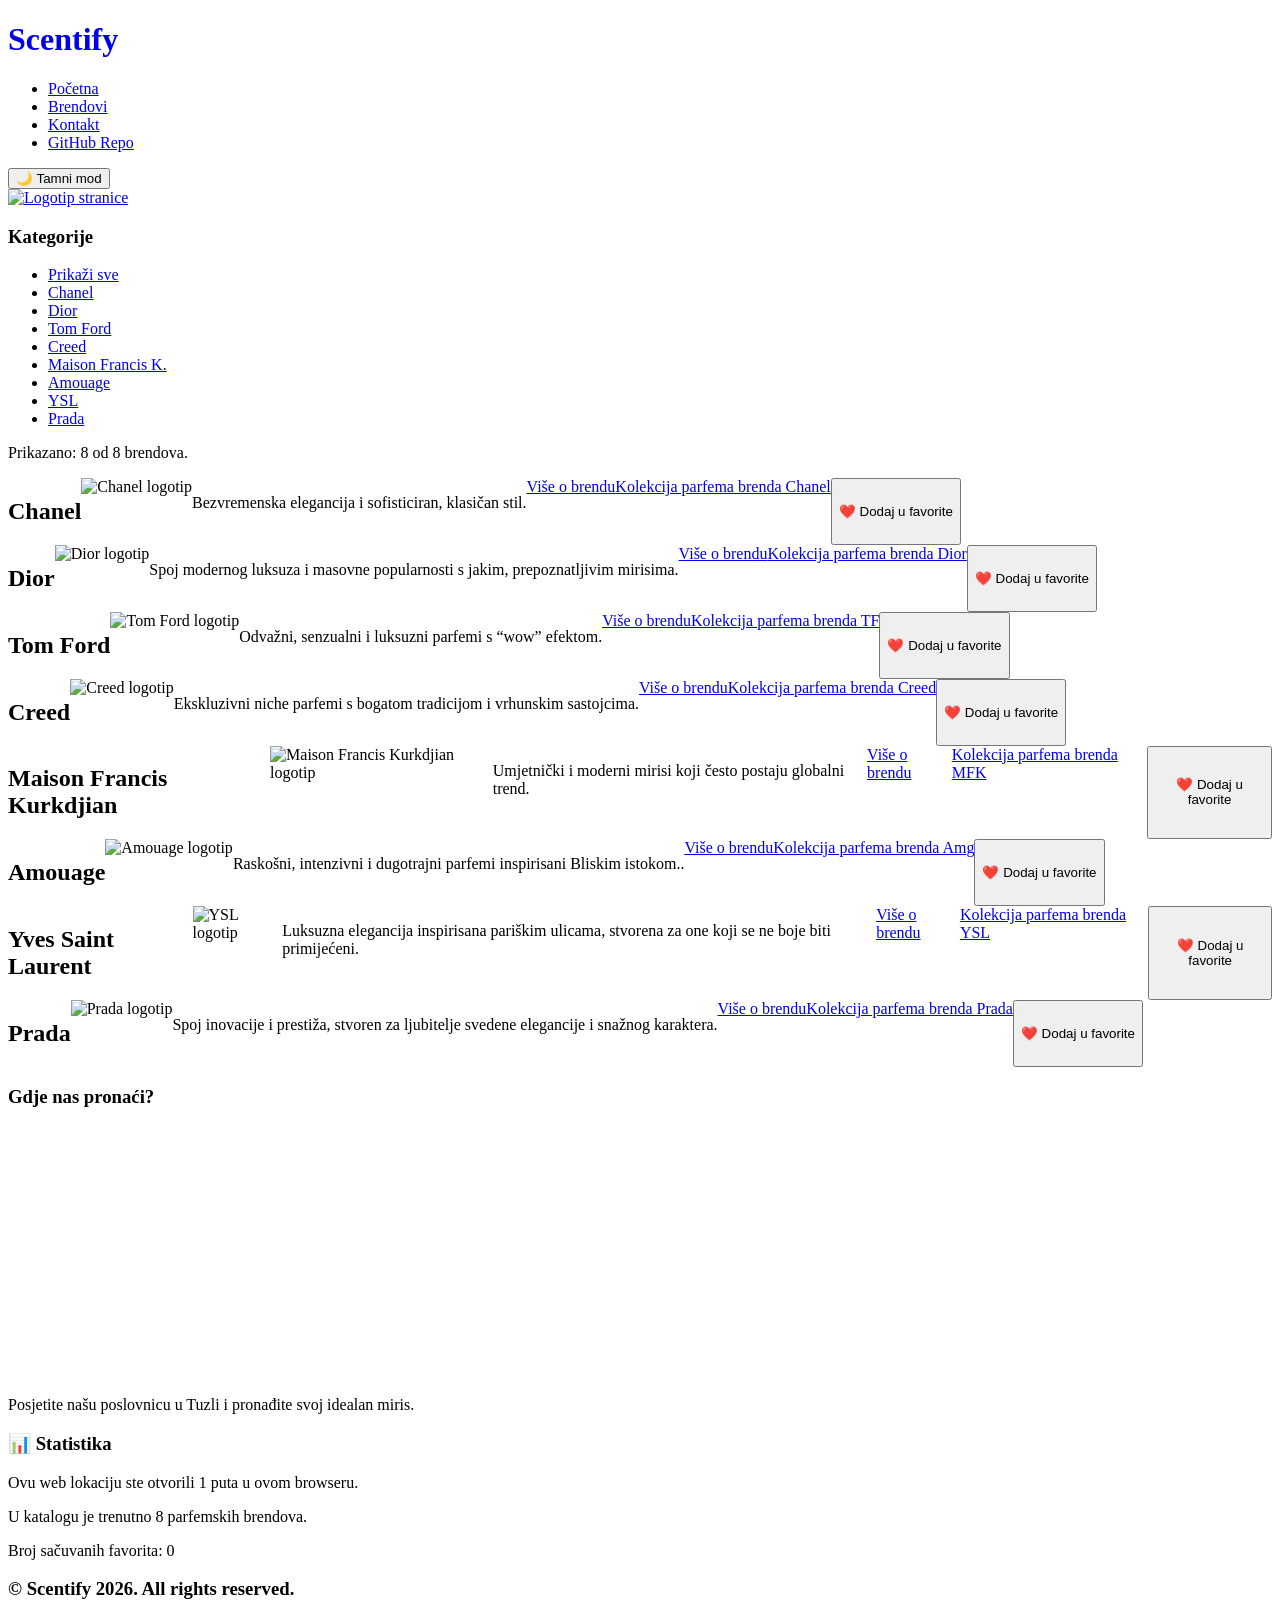
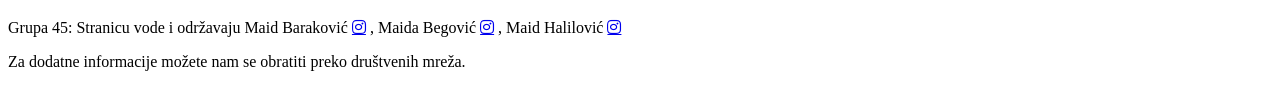
==== commit 0ab8595c: "Update index.html Odabrana druga fotografija za logotip prade." ====
--- a/index.html
+++ b/index.html
@@ -8,7 +8,7 @@
    
 
     <link rel="stylesheet" href="https://cdnjs.cloudflare.com/ajax/libs/font-awesome/5.15.4/css/all.min.css">
-    <link rel="stylesheet" href="tptpstil.css">
+    <link rel="stylesheet" href="css/tptpstil.css">
 </head>
 <body>
 
@@ -48,6 +48,8 @@
                 <li><a href="sadrzaj.html#creed-detalji">Creed</a></li>
                 <li><a href="sadrzaj.html#maison-francis-kurkudijan-detalji">Maison Francis K.</a></li>
                 <li><a href="sadrzaj.html#amouage-detalji">Amouage</a></li>
+                <li><a href="sadrzaj.html#ysl-detalji">Yves Saint Laurent</a></li>
+                <li><a href="sadrzaj.html#prada-detalji">Prada</a></li>
             </ul>
         </nav>
 
@@ -118,7 +120,7 @@
 
             <article class="card" data-category="ysl">
                 <h2>Yves Saint Laurent</h2>
-                <img src="images/ysl_logotip.png" alt="YSL logotip">
+                <img src="images/ysl_logotip.jpg" alt="YSL logotip">
                 <p>Luksuzna elegancija inspirisana pariškim ulicama, stvorena za one koji se ne boje biti primijećeni.</p>
                 <a href="https:www.fragrantica.com/designers/Yves-Saint-Laurent.html">Više o brendu</a>
                 <br><br>
@@ -128,7 +130,7 @@
 
             <article class="card" data-category="prada">
                 <h2>Prada</h2>
-                <img src="images/prada_logotip.png" alt="Prada logotip">
+                <img src="images/prada_logotip.jpg" alt="Prada logotip">
                 <p>Spoj inovacije i prestiža, stvoren za ljubitelje svedene elegancije i snažnog karaktera.</p>
                 <a href="https://www.fragrantica.com/designers/Prada.html">Više o brendu</a>
                 <br><br>
@@ -158,4 +160,4 @@
 
     <script src="tptpskripte.js"></script>
 </body>
-</html>+</html>
